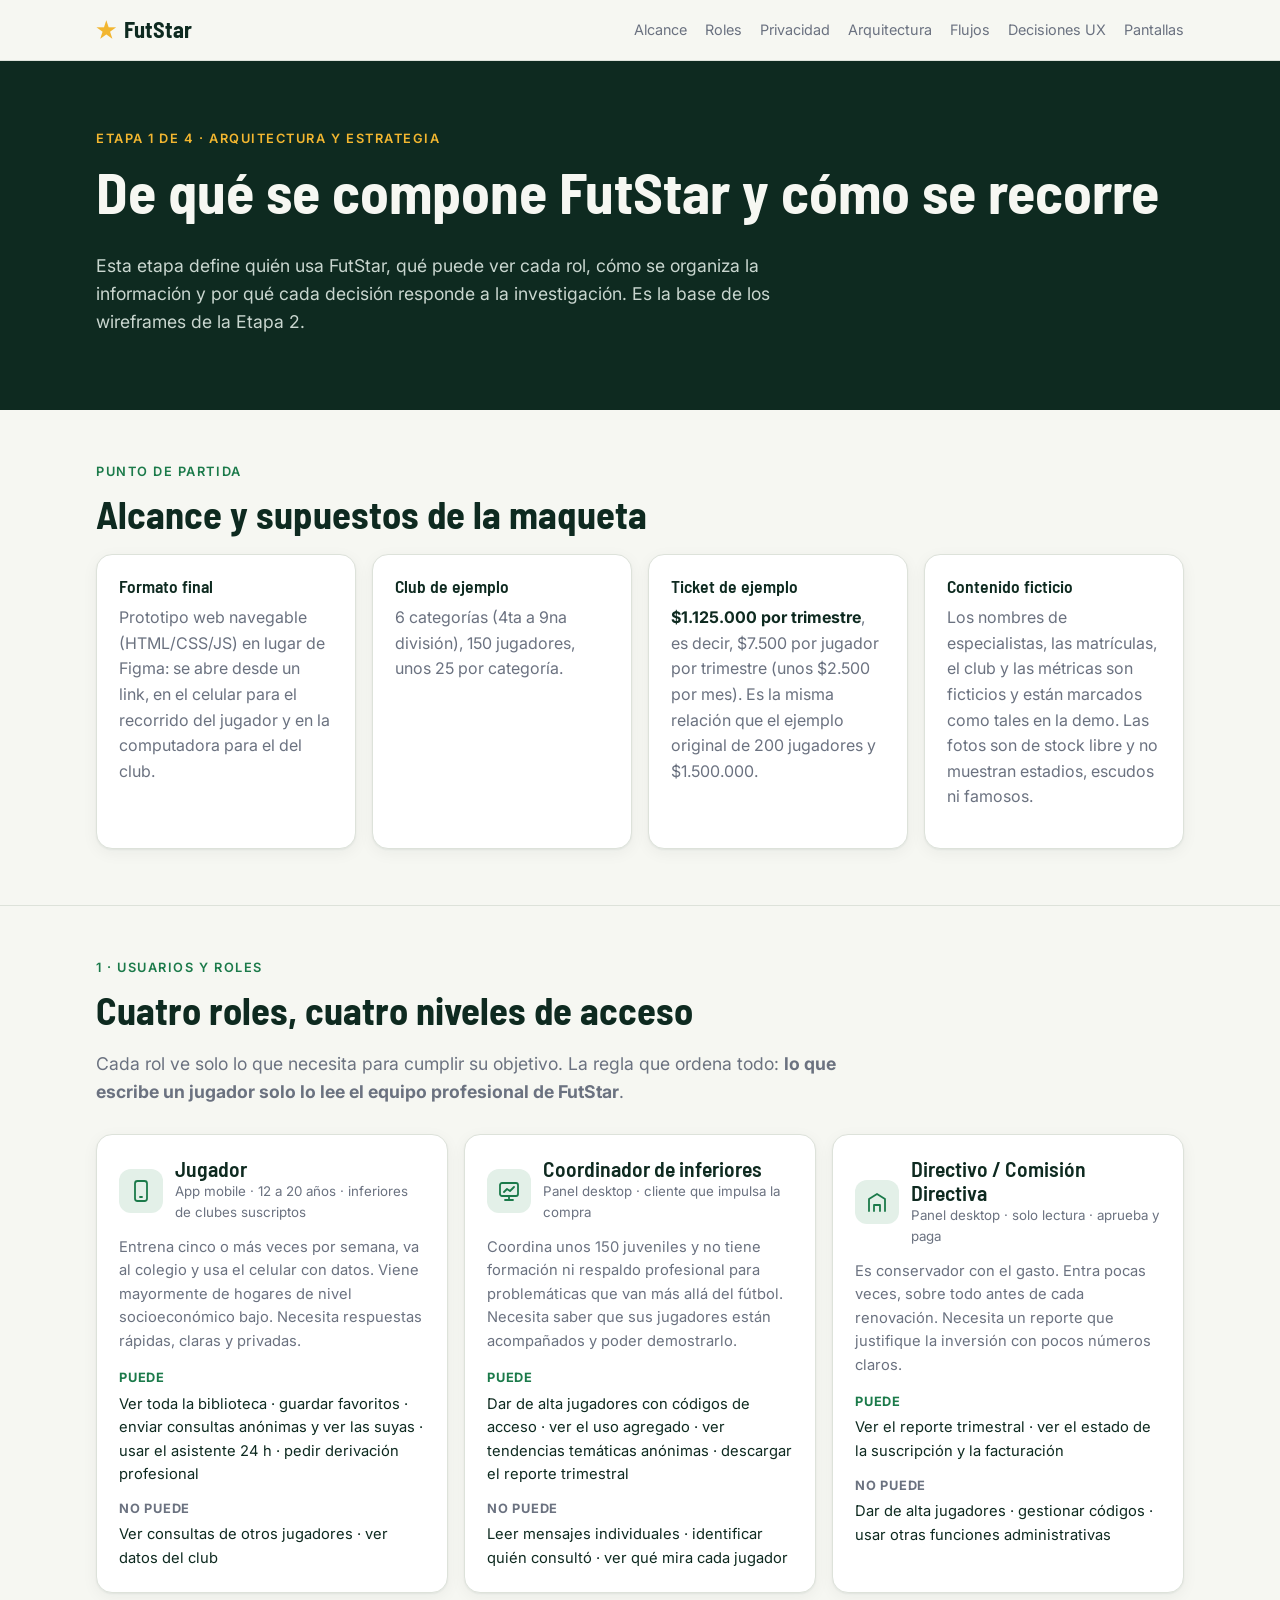
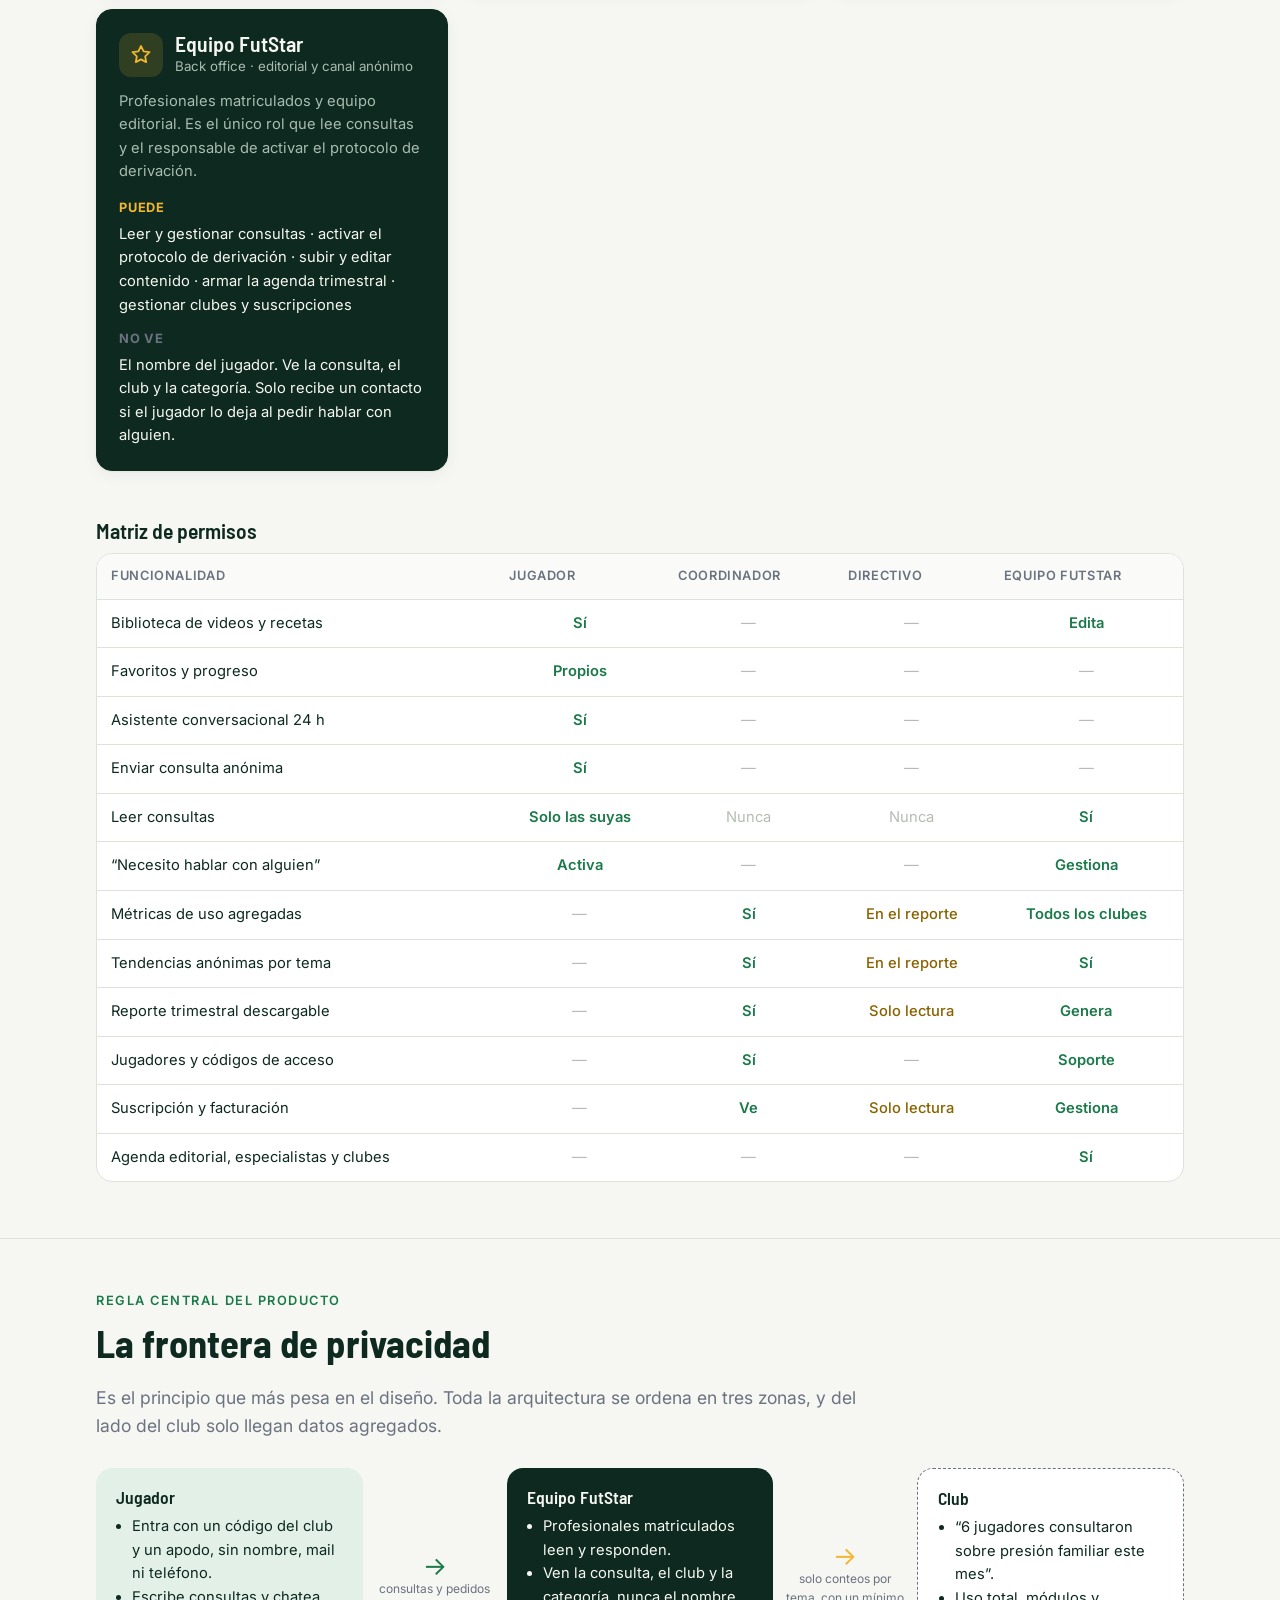
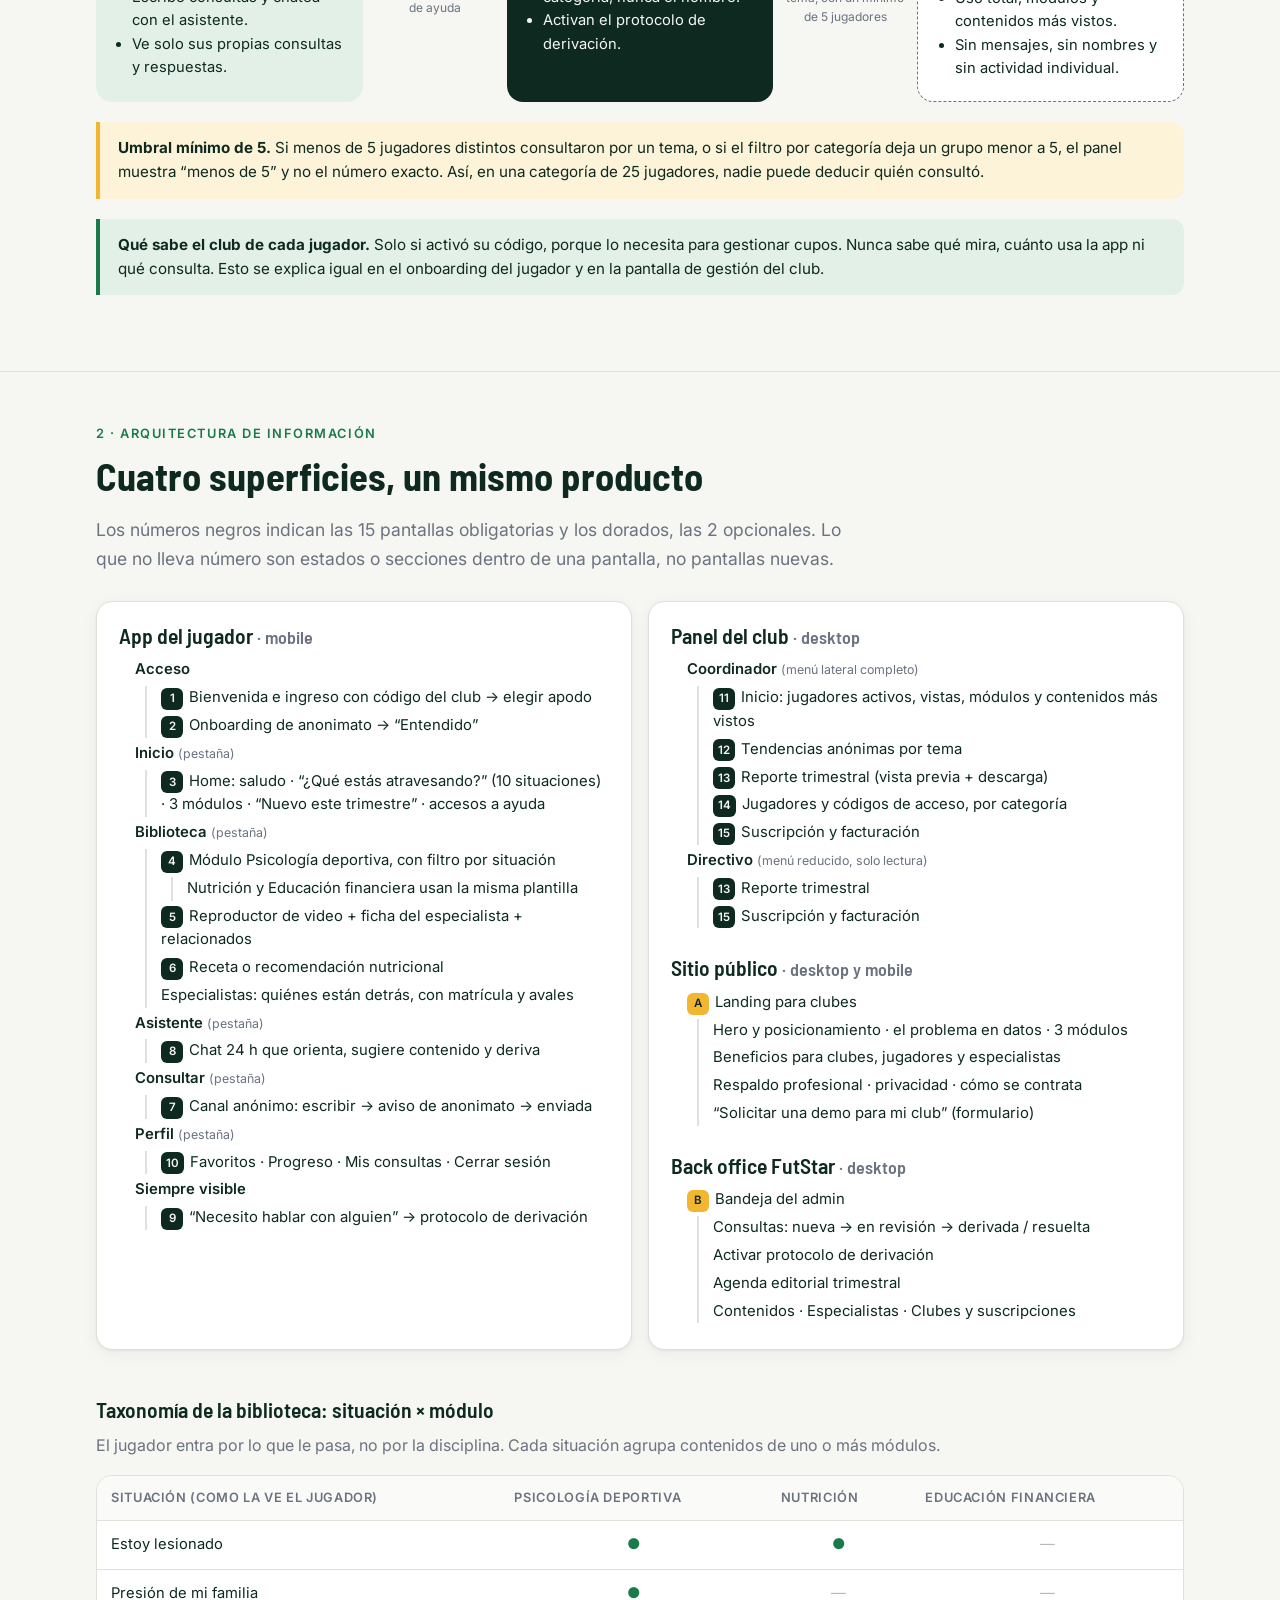
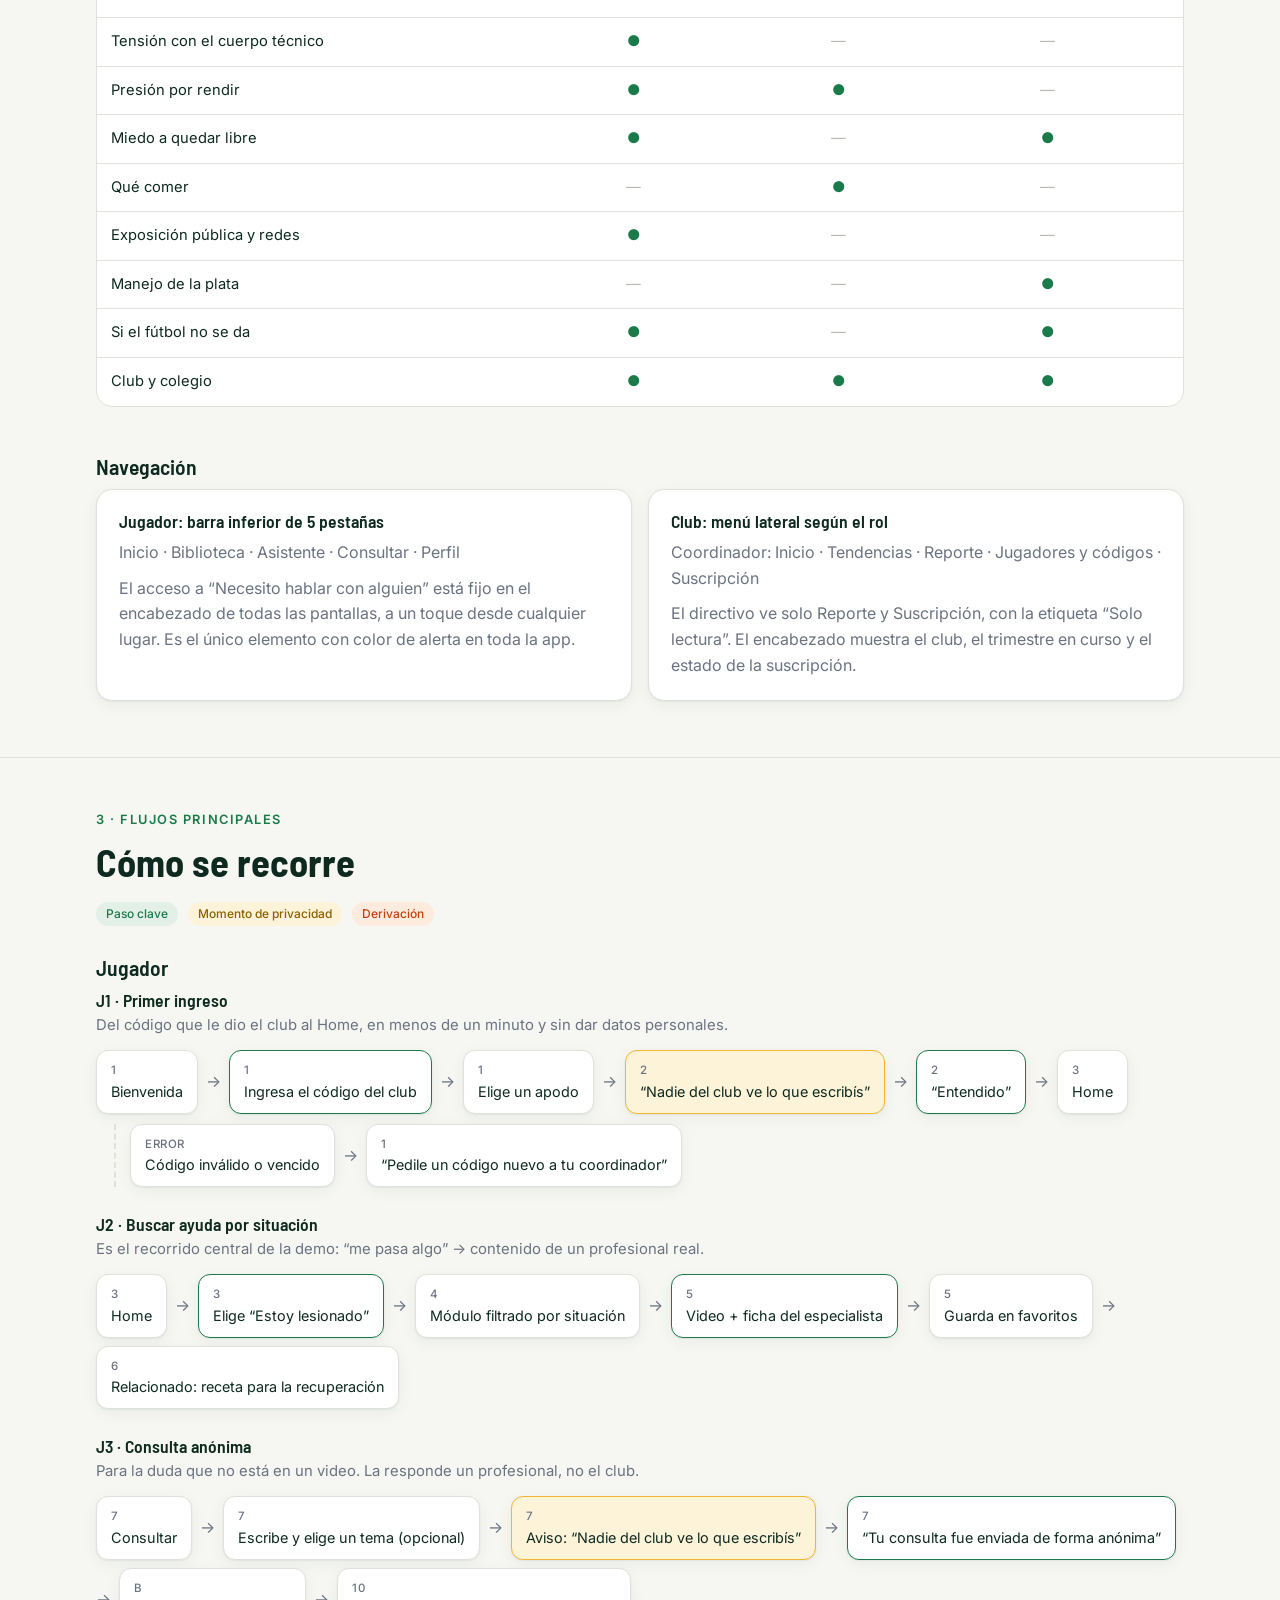
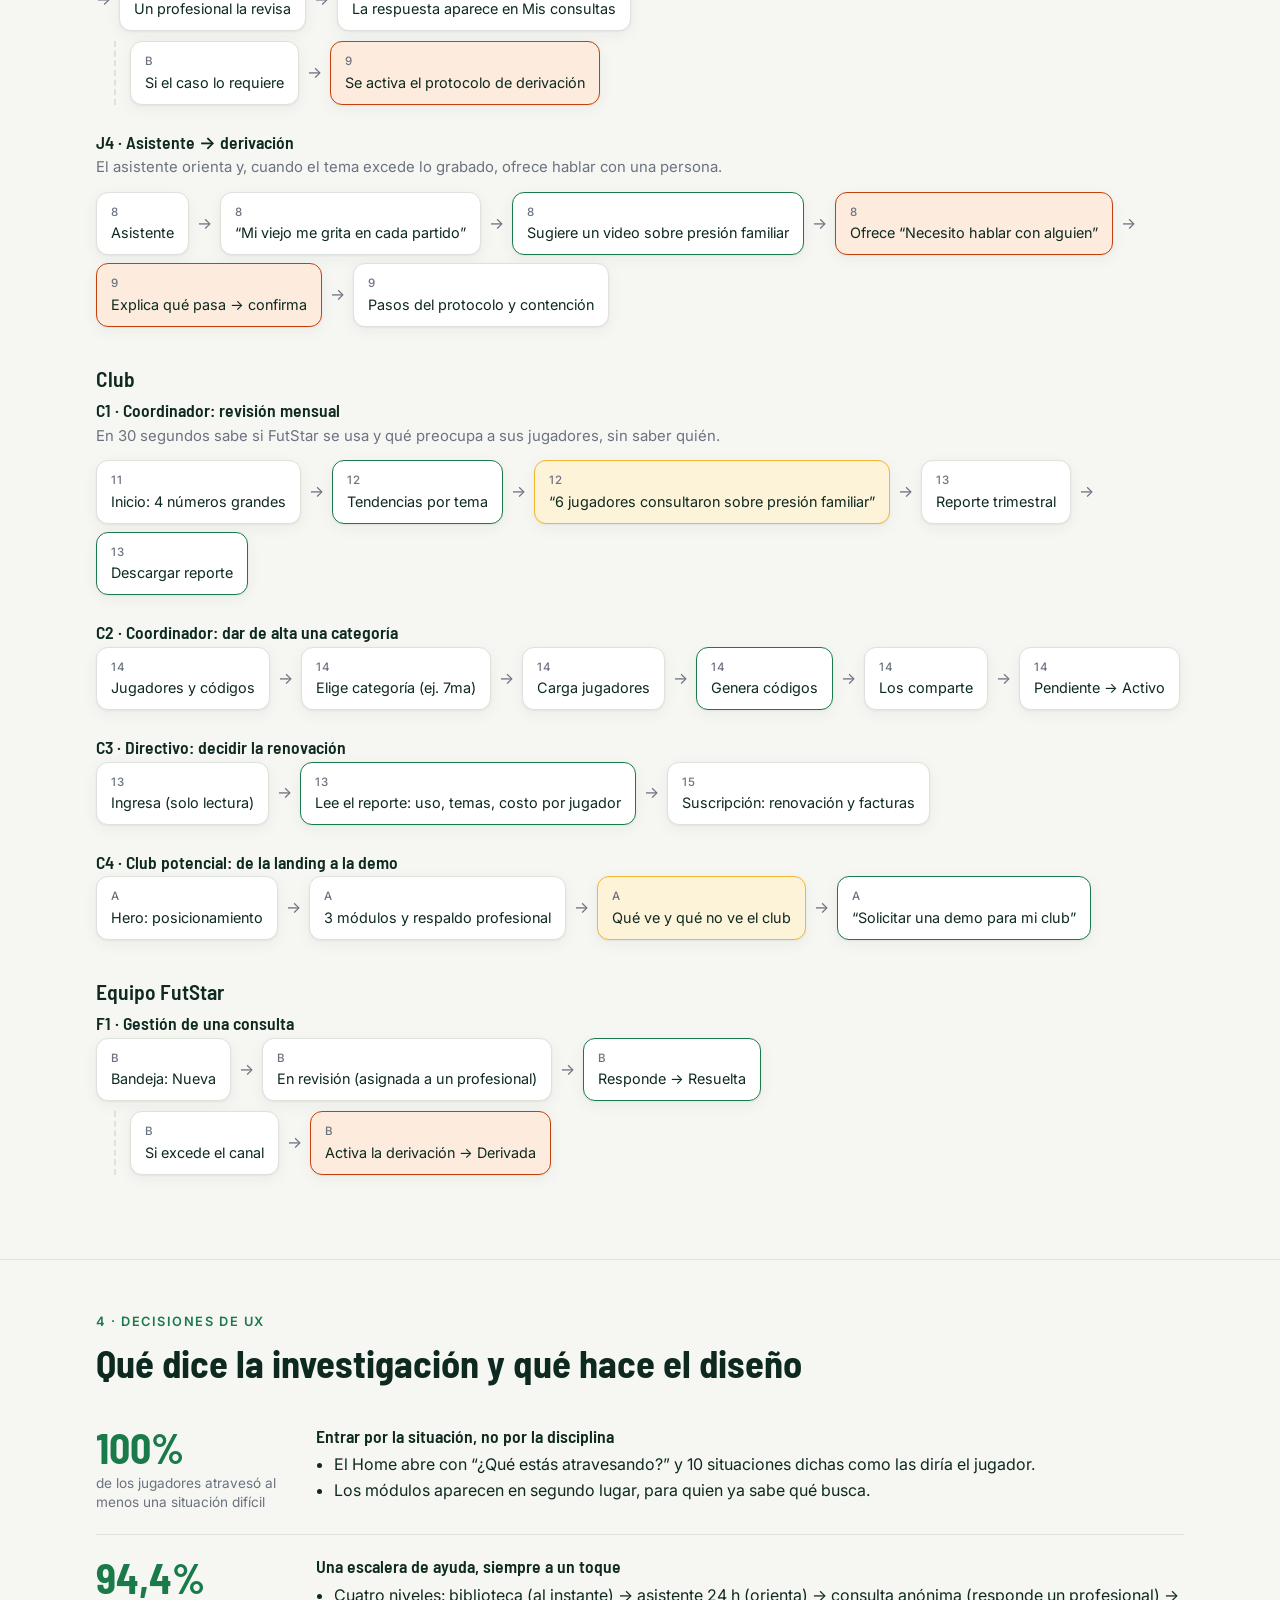
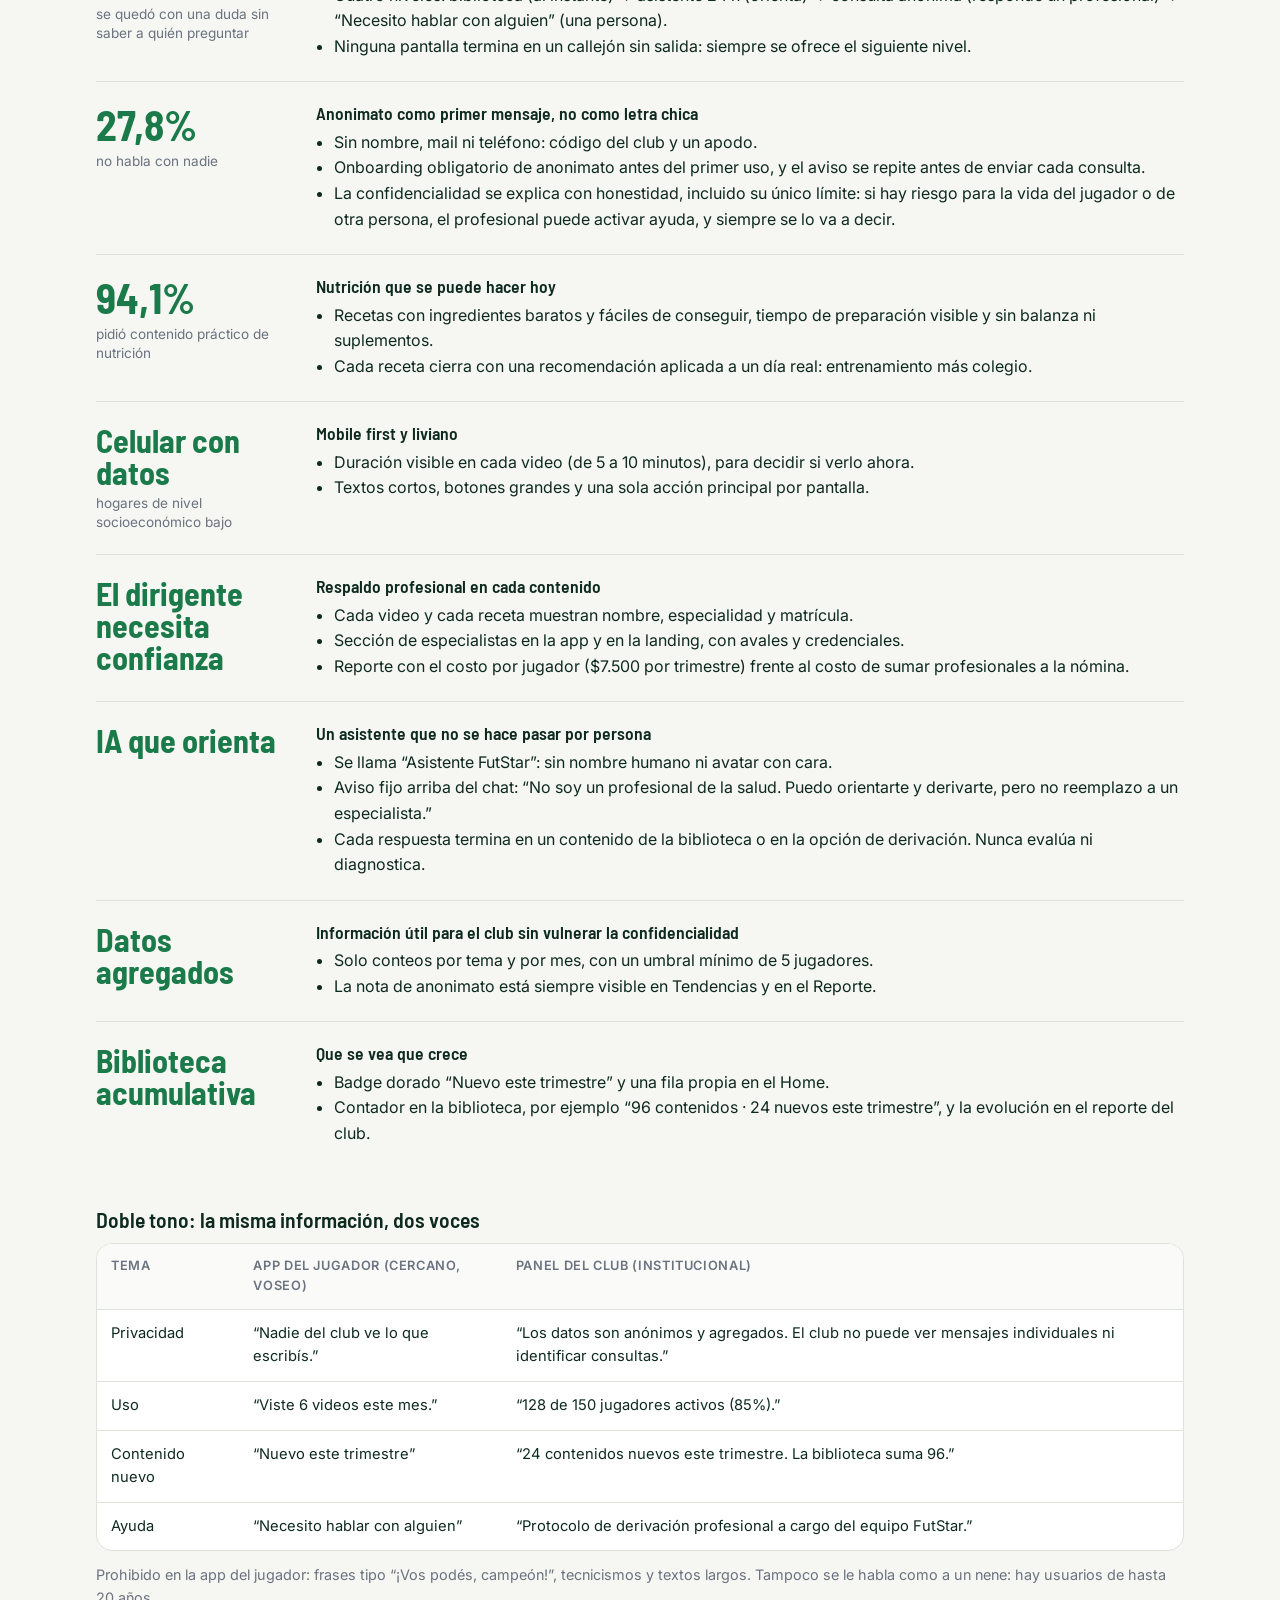
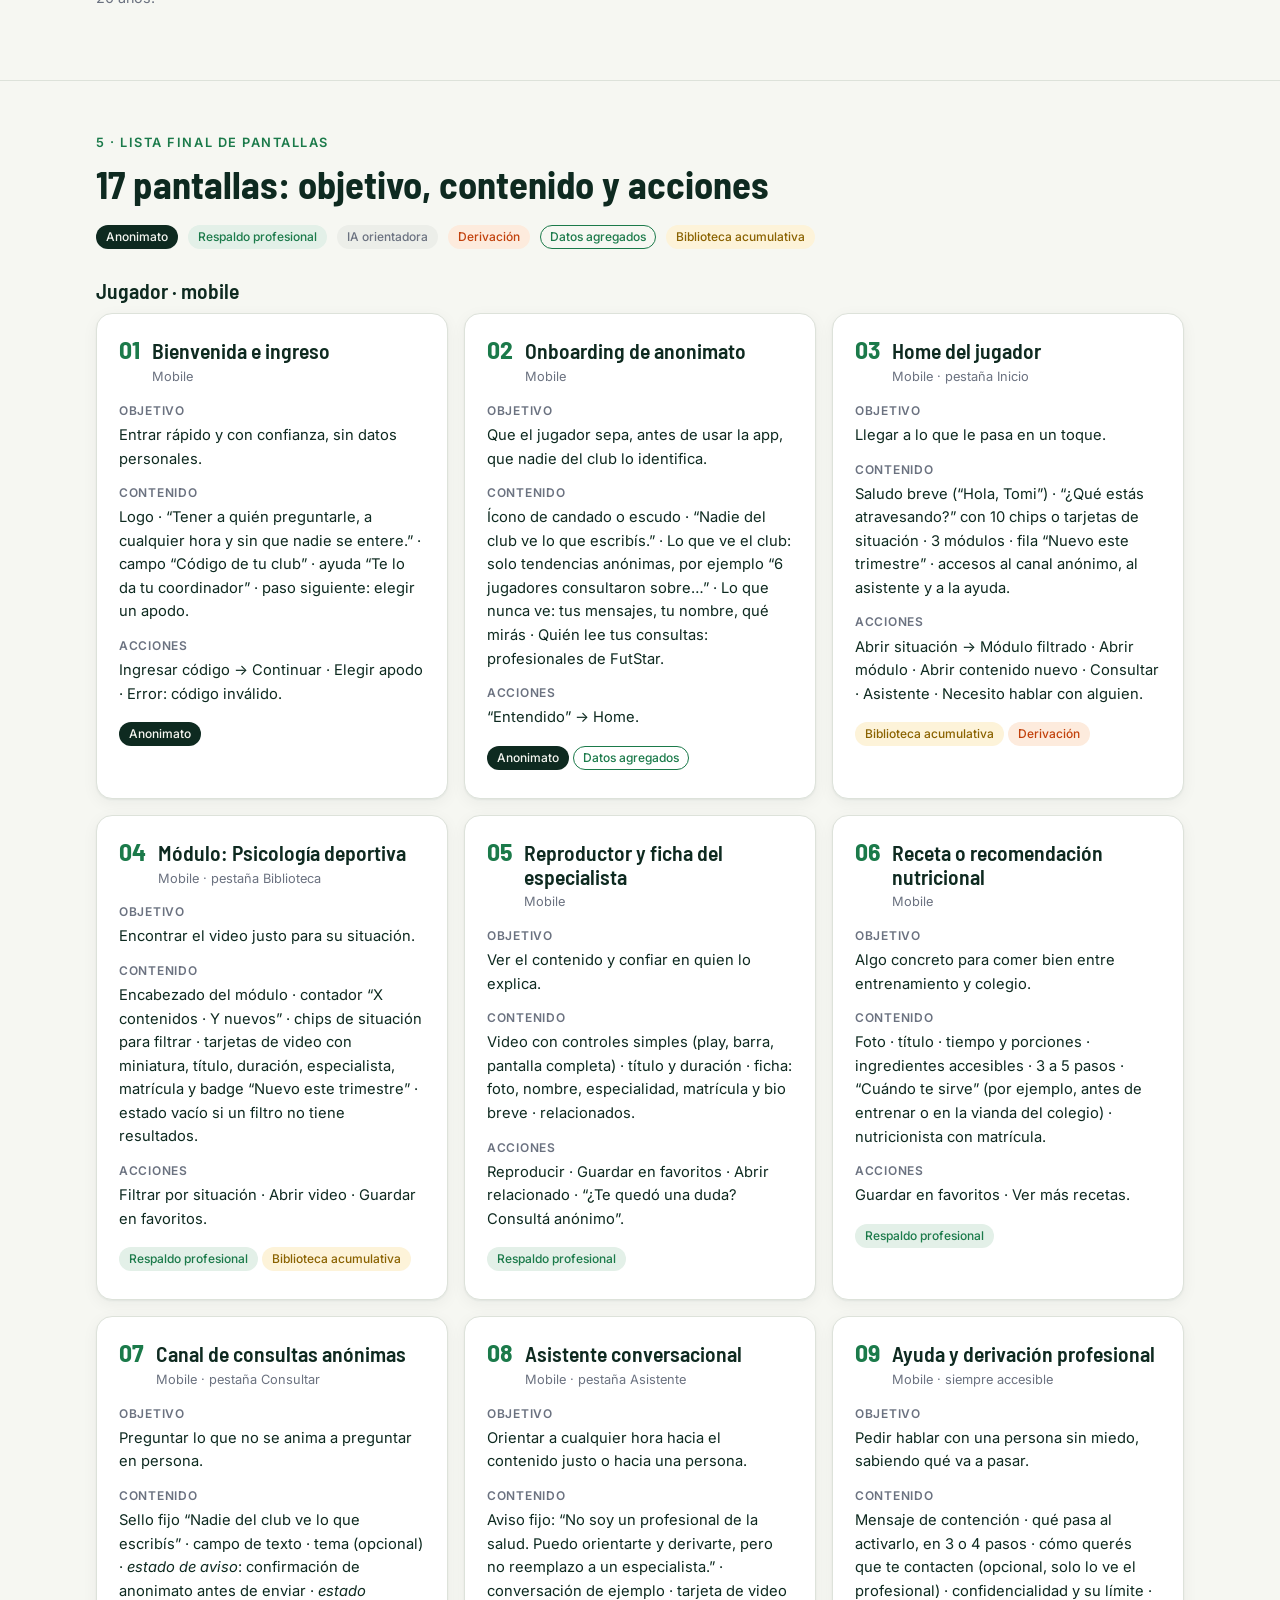
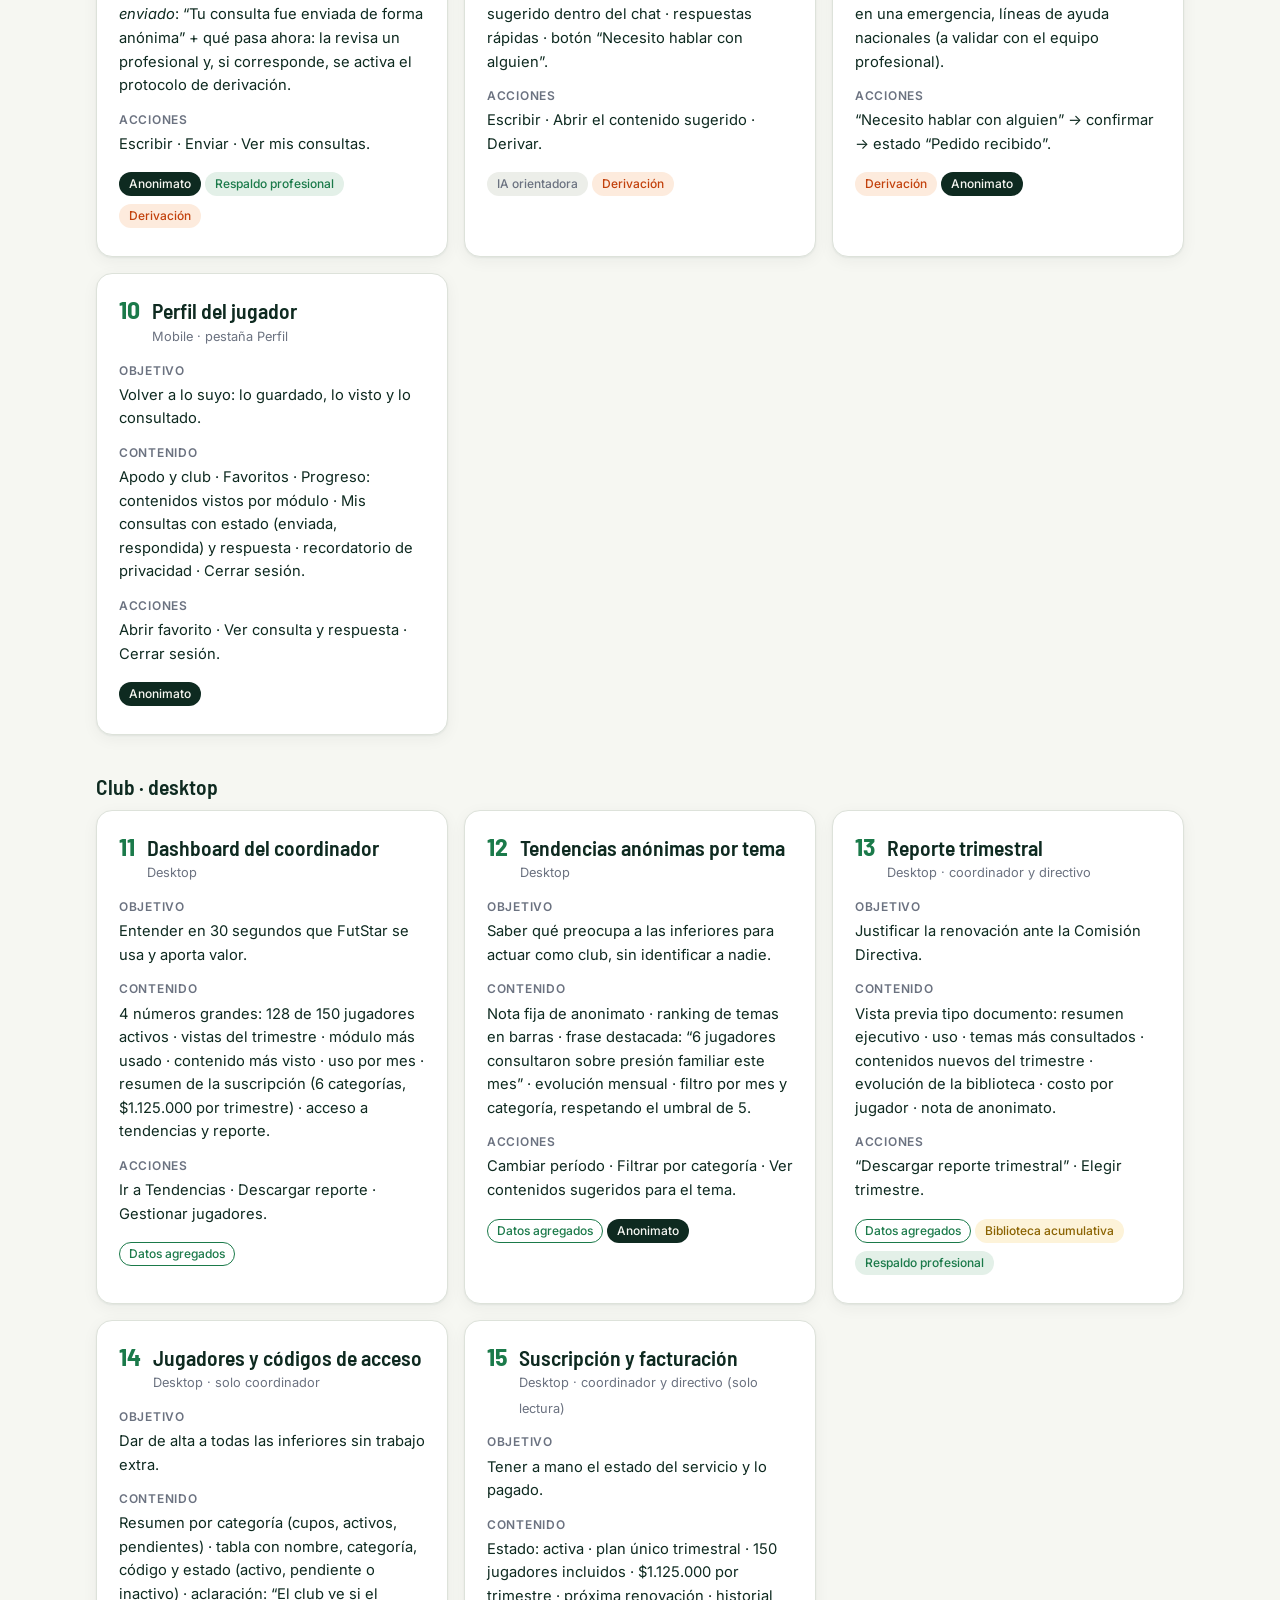
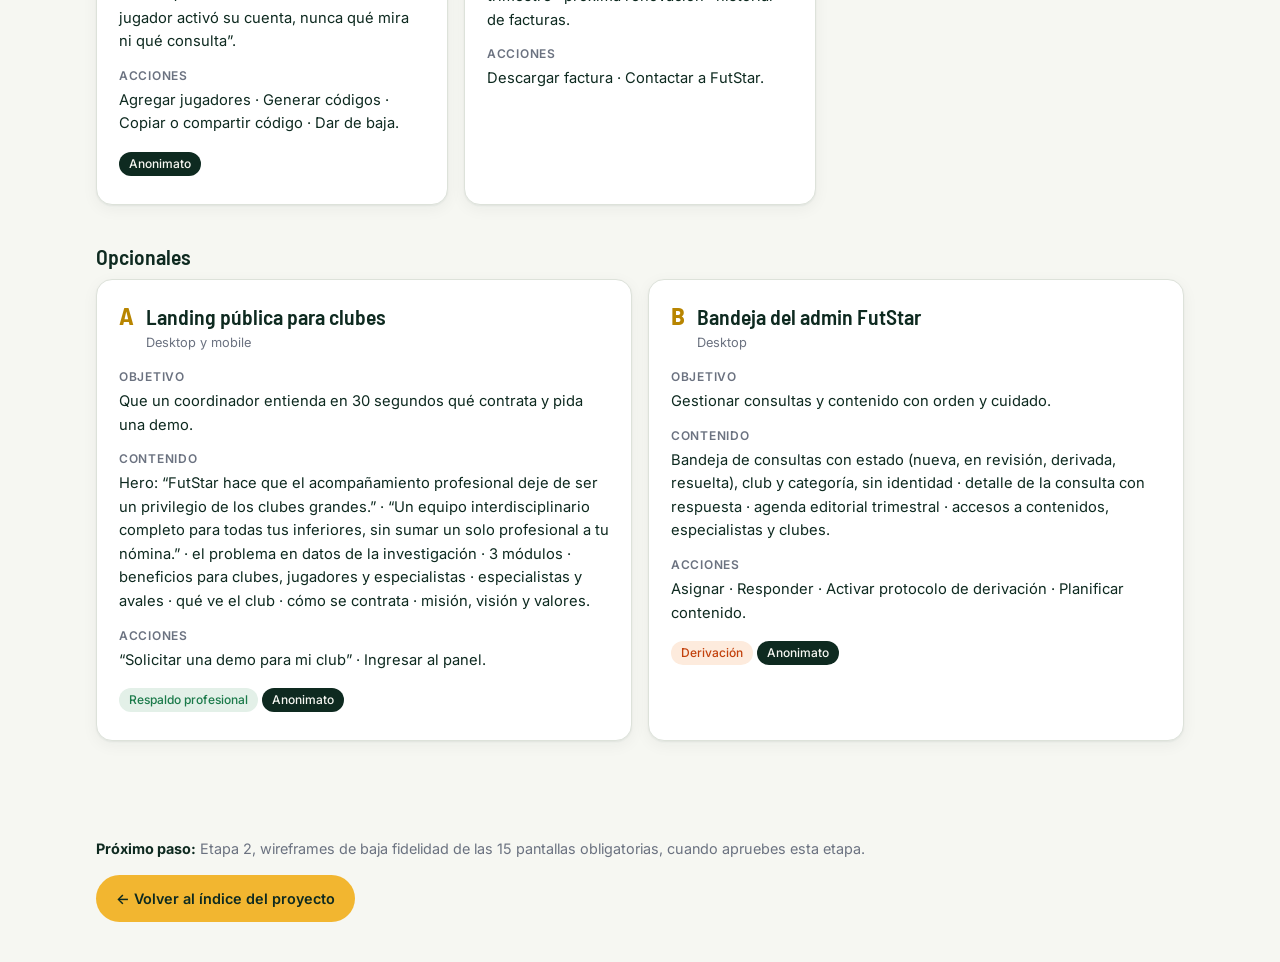
==== docs/etapa-1-arquitectura.html @ 3367047e "Etapa 1: arquitectura y estrategia de la maqueta Roles y permisos, frontera de privacidad, arquitect" ====
<!doctype html>
<html lang="es-AR">
<head>
<meta charset="utf-8">
<meta name="viewport" content="width=device-width, initial-scale=1">
<title>FutStar · Etapa 1</title>
<meta name="description" content="FutStar — Etapa 1: arquitectura y estrategia de la maqueta navegable.">
<link rel="preconnect" href="https://fonts.googleapis.com">
<link rel="preconnect" href="https://fonts.gstatic.com" crossorigin>
<link href="https://fonts.googleapis.com/css2?family=Barlow+Semi+Condensed:wght@600;700&family=Inter:wght@400;500;600&display=swap" rel="stylesheet">
<link rel="stylesheet" href="docs.css">
</head>
<body>

<header class="top">
  <div class="wrap">
    <a class="logo" href="../index.html"><span class="star">★</span> FutStar</a>
    <nav aria-label="Secciones">
      <a href="#alcance">Alcance</a>
      <a href="#roles">Roles</a>
      <a href="#privacidad">Privacidad</a>
      <a href="#ia">Arquitectura</a>
      <a href="#flujos">Flujos</a>
      <a href="#decisiones">Decisiones UX</a>
      <a href="#pantallas">Pantallas</a>
    </nav>
  </div>
</header>

<section class="hero">
  <div class="wrap">
    <span class="eyebrow">Etapa 1 de 4 · Arquitectura y estrategia</span>
    <h1>De qué se compone FutStar y cómo se recorre</h1>
    <p>Esta etapa define quién usa FutStar, qué puede ver cada rol, cómo se organiza la información y por qué cada decisión responde a la investigación. Es la base de los wireframes de la Etapa 2.</p>
  </div>
</section>

<!-- ============ ALCANCE ============ -->
<section id="alcance">
  <div class="wrap">
    <span class="eyebrow">Punto de partida</span>
    <h2>Alcance y supuestos de la maqueta</h2>
    <div class="grid g4">
      <div class="card">
        <h4>Formato final</h4>
        <p class="muted">Prototipo web navegable (HTML/CSS/JS) en lugar de Figma: se abre desde un link, en el celular para el recorrido del jugador y en la computadora para el del club.</p>
      </div>
      <div class="card">
        <h4>Club de ejemplo</h4>
        <p class="muted">6 categorías (4ta a 9na división), 150 jugadores, unos 25 por categoría.</p>
      </div>
      <div class="card">
        <h4>Ticket de ejemplo</h4>
        <p class="muted"><strong style="color:var(--noche)">$1.125.000 por trimestre</strong>, es decir, $7.500 por jugador por trimestre (unos $2.500 por mes). Es la misma relación que el ejemplo original de 200 jugadores y $1.500.000.</p>
      </div>
      <div class="card">
        <h4>Contenido ficticio</h4>
        <p class="muted">Los nombres de especialistas, las matrículas, el club y las métricas son ficticios y están marcados como tales en la demo. Las fotos son de stock libre y no muestran estadios, escudos ni famosos.</p>
      </div>
    </div>
  </div>
</section>

<!-- ============ ROLES ============ -->
<section id="roles">
  <div class="wrap">
    <span class="eyebrow">1 · Usuarios y roles</span>
    <h2>Cuatro roles, cuatro niveles de acceso</h2>
    <p class="lead">Cada rol ve solo lo que necesita para cumplir su objetivo. La regla que ordena todo: <strong>lo que escribe un jugador solo lo lee el equipo profesional de FutStar</strong>.</p>

    <div class="grid g2" style="margin-top:28px">
      <article class="card">
        <div class="role-head">
          <div class="role-icon"><svg viewBox="0 0 24 24" fill="none" stroke="currentColor" stroke-width="1.8" stroke-linecap="round" stroke-linejoin="round"><rect x="6" y="2" width="12" height="20" rx="2.5"/><path d="M11 18h2"/></svg></div>
          <div><h3>Jugador</h3><small class="muted">App mobile · 12 a 20 años · inferiores de clubes suscriptos</small></div>
        </div>
        <p class="muted" style="font-size:.92rem">Entrena cinco o más veces por semana, va al colegio y usa el celular con datos. Viene mayormente de hogares de nivel socioeconómico bajo. Necesita respuestas rápidas, claras y privadas.</p>
        <div class="can"><strong>Puede</strong>Ver toda la biblioteca · guardar favoritos · enviar consultas anónimas y ver las suyas · usar el asistente 24 h · pedir derivación profesional</div>
        <div class="cant"><strong>No puede</strong>Ver consultas de otros jugadores · ver datos del club</div>
      </article>

      <article class="card">
        <div class="role-head">
          <div class="role-icon"><svg viewBox="0 0 24 24" fill="none" stroke="currentColor" stroke-width="1.8" stroke-linecap="round" stroke-linejoin="round"><rect x="3" y="4" width="18" height="13" rx="2"/><path d="M8 21h8M12 17v4M7 13l3-3 3 2 4-4"/></svg></div>
          <div><h3>Coordinador de inferiores</h3><small class="muted">Panel desktop · cliente que impulsa la compra</small></div>
        </div>
        <p class="muted" style="font-size:.92rem">Coordina unos 150 juveniles y no tiene formación ni respaldo profesional para problemáticas que van más allá del fútbol. Necesita saber que sus jugadores están acompañados y poder demostrarlo.</p>
        <div class="can"><strong>Puede</strong>Dar de alta jugadores con códigos de acceso · ver el uso agregado · ver tendencias temáticas anónimas · descargar el reporte trimestral</div>
        <div class="cant"><strong>No puede</strong>Leer mensajes individuales · identificar quién consultó · ver qué mira cada jugador</div>
      </article>

      <article class="card">
        <div class="role-head">
          <div class="role-icon"><svg viewBox="0 0 24 24" fill="none" stroke="currentColor" stroke-width="1.8" stroke-linecap="round" stroke-linejoin="round"><path d="M4 21V9l8-5 8 5v12"/><path d="M9 21v-6h6v6"/></svg></div>
          <div><h3>Directivo / Comisión Directiva</h3><small class="muted">Panel desktop · solo lectura · aprueba y paga</small></div>
        </div>
        <p class="muted" style="font-size:.92rem">Es conservador con el gasto. Entra pocas veces, sobre todo antes de cada renovación. Necesita un reporte que justifique la inversión con pocos números claros.</p>
        <div class="can"><strong>Puede</strong>Ver el reporte trimestral · ver el estado de la suscripción y la facturación</div>
        <div class="cant"><strong>No puede</strong>Dar de alta jugadores · gestionar códigos · usar otras funciones administrativas</div>
      </article>

      <article class="card dark">
        <div class="role-head">
          <div class="role-icon" style="background:rgba(242,182,48,.15);color:var(--dorado)"><svg viewBox="0 0 24 24" fill="none" stroke="currentColor" stroke-width="1.8" stroke-linecap="round" stroke-linejoin="round"><path d="M12 3l2.6 5.3 5.9.9-4.3 4.1 1 5.8L12 16.4 6.8 19.1l1-5.8L3.5 9.2l5.9-.9z"/></svg></div>
          <div><h3>Equipo FutStar</h3><small class="muted">Back office · editorial y canal anónimo</small></div>
        </div>
        <p class="muted" style="font-size:.92rem">Profesionales matriculados y equipo editorial. Es el único rol que lee consultas y el responsable de activar el protocolo de derivación.</p>
        <div class="can"><strong style="color:var(--dorado)">Puede</strong>Leer y gestionar consultas · activar el protocolo de derivación · subir y editar contenido · armar la agenda trimestral · gestionar clubes y suscripciones</div>
        <div class="cant"><strong>No ve</strong>El nombre del jugador. Ve la consulta, el club y la categoría. Solo recibe un contacto si el jugador lo deja al pedir hablar con alguien.</div>
      </article>
    </div>

    <h3 style="margin-top:48px">Matriz de permisos</h3>
    <div class="table-scroll">
      <table>
        <thead>
          <tr><th>Funcionalidad</th><th>Jugador</th><th>Coordinador</th><th>Directivo</th><th>Equipo FutStar</th></tr>
        </thead>
        <tbody>
          <tr><td>Biblioteca de videos y recetas</td><td class="c si">Sí</td><td class="c no">—</td><td class="c no">—</td><td class="c si">Edita</td></tr>
          <tr><td>Favoritos y progreso</td><td class="c si">Propios</td><td class="c no">—</td><td class="c no">—</td><td class="c no">—</td></tr>
          <tr><td>Asistente conversacional 24 h</td><td class="c si">Sí</td><td class="c no">—</td><td class="c no">—</td><td class="c no">—</td></tr>
          <tr><td>Enviar consulta anónima</td><td class="c si">Sí</td><td class="c no">—</td><td class="c no">—</td><td class="c no">—</td></tr>
          <tr><td>Leer consultas</td><td class="c si">Solo las suyas</td><td class="c no">Nunca</td><td class="c no">Nunca</td><td class="c si">Sí</td></tr>
          <tr><td>“Necesito hablar con alguien”</td><td class="c si">Activa</td><td class="c no">—</td><td class="c no">—</td><td class="c si">Gestiona</td></tr>
          <tr><td>Métricas de uso agregadas</td><td class="c no">—</td><td class="c si">Sí</td><td class="c ro">En el reporte</td><td class="c si">Todos los clubes</td></tr>
          <tr><td>Tendencias anónimas por tema</td><td class="c no">—</td><td class="c si">Sí</td><td class="c ro">En el reporte</td><td class="c si">Sí</td></tr>
          <tr><td>Reporte trimestral descargable</td><td class="c no">—</td><td class="c si">Sí</td><td class="c ro">Solo lectura</td><td class="c si">Genera</td></tr>
          <tr><td>Jugadores y códigos de acceso</td><td class="c no">—</td><td class="c si">Sí</td><td class="c no">—</td><td class="c si">Soporte</td></tr>
          <tr><td>Suscripción y facturación</td><td class="c no">—</td><td class="c si">Ve</td><td class="c ro">Solo lectura</td><td class="c si">Gestiona</td></tr>
          <tr><td>Agenda editorial, especialistas y clubes</td><td class="c no">—</td><td class="c no">—</td><td class="c no">—</td><td class="c si">Sí</td></tr>
        </tbody>
      </table>
    </div>
  </div>
</section>

<!-- ============ PRIVACIDAD ============ -->
<section id="privacidad">
  <div class="wrap">
    <span class="eyebrow">Regla central del producto</span>
    <h2>La frontera de privacidad</h2>
    <p class="lead">Es el principio que más pesa en el diseño. Toda la arquitectura se ordena en tres zonas, y del lado del club solo llegan datos agregados.</p>

    <div class="privacy" style="margin-top:28px">
      <div class="zone z-jugador">
        <h4>Jugador</h4>
        <ul>
          <li>Entra con un código del club y un apodo, sin nombre, mail ni teléfono.</li>
          <li>Escribe consultas y chatea con el asistente.</li>
          <li>Ve solo sus propias consultas y respuestas.</li>
        </ul>
      </div>
      <div class="arrow"><div><span>→</span>consultas y pedidos de ayuda</div></div>
      <div class="zone z-futstar">
        <h4>Equipo FutStar</h4>
        <ul>
          <li>Profesionales matriculados leen y responden.</li>
          <li>Ven la consulta, el club y la categoría, nunca el nombre.</li>
          <li>Activan el protocolo de derivación.</li>
        </ul>
      </div>
      <div class="arrow filter"><div><span>→</span>solo conteos por tema, con un mínimo de 5 jugadores</div></div>
      <div class="zone z-club">
        <h4>Club</h4>
        <ul>
          <li>“6 jugadores consultaron sobre presión familiar este mes”.</li>
          <li>Uso total, módulos y contenidos más vistos.</li>
          <li>Sin mensajes, sin nombres y sin actividad individual.</li>
        </ul>
      </div>
    </div>

    <div class="note">
      <strong>Umbral mínimo de 5.</strong> Si menos de 5 jugadores distintos consultaron por un tema, o si el filtro por categoría deja un grupo menor a 5, el panel muestra “menos de 5” y no el número exacto. Así, en una categoría de 25 jugadores, nadie puede deducir quién consultó.
    </div>
    <div class="note verde">
      <strong>Qué sabe el club de cada jugador.</strong> Solo si activó su código, porque lo necesita para gestionar cupos. Nunca sabe qué mira, cuánto usa la app ni qué consulta. Esto se explica igual en el onboarding del jugador y en la pantalla de gestión del club.
    </div>
  </div>
</section>

<!-- ============ ARQUITECTURA ============ -->
<section id="ia">
  <div class="wrap">
    <span class="eyebrow">2 · Arquitectura de información</span>
    <h2>Cuatro superficies, un mismo producto</h2>
    <p class="lead">Los números negros indican las 15 pantallas obligatorias y los dorados, las 2 opcionales. Lo que no lleva número son estados o secciones dentro de una pantalla, no pantallas nuevas.</p>

    <div class="grid g2" style="margin-top:28px">
      <div class="card">
        <h3>App del jugador <small class="muted">· mobile</small></h3>
        <ul class="tree">
          <li><span class="n">Acceso</span>
            <ul>
              <li><span class="num">1</span>Bienvenida e ingreso con código del club → elegir apodo</li>
              <li><span class="num">2</span>Onboarding de anonimato → “Entendido”</li>
            </ul>
          </li>
          <li><span class="n">Inicio</span> <small class="muted">(pestaña)</small>
            <ul>
              <li><span class="num">3</span>Home: saludo · “¿Qué estás atravesando?” (10 situaciones) · 3 módulos · “Nuevo este trimestre” · accesos a ayuda</li>
            </ul>
          </li>
          <li><span class="n">Biblioteca</span> <small class="muted">(pestaña)</small>
            <ul>
              <li><span class="num">4</span>Módulo Psicología deportiva, con filtro por situación
                <ul><li>Nutrición y Educación financiera usan la misma plantilla</li></ul>
              </li>
              <li><span class="num">5</span>Reproductor de video + ficha del especialista + relacionados</li>
              <li><span class="num">6</span>Receta o recomendación nutricional</li>
              <li>Especialistas: quiénes están detrás, con matrícula y avales</li>
            </ul>
          </li>
          <li><span class="n">Asistente</span> <small class="muted">(pestaña)</small>
            <ul><li><span class="num">8</span>Chat 24 h que orienta, sugiere contenido y deriva</li></ul>
          </li>
          <li><span class="n">Consultar</span> <small class="muted">(pestaña)</small>
            <ul><li><span class="num">7</span>Canal anónimo: escribir → aviso de anonimato → enviada</li></ul>
          </li>
          <li><span class="n">Perfil</span> <small class="muted">(pestaña)</small>
            <ul><li><span class="num">10</span>Favoritos · Progreso · Mis consultas · Cerrar sesión</li></ul>
          </li>
          <li><span class="n">Siempre visible</span>
            <ul><li><span class="num">9</span>“Necesito hablar con alguien” → protocolo de derivación</li></ul>
          </li>
        </ul>
      </div>

      <div class="card">
        <h3>Panel del club <small class="muted">· desktop</small></h3>
        <ul class="tree">
          <li><span class="n">Coordinador</span> <small class="muted">(menú lateral completo)</small>
            <ul>
              <li><span class="num">11</span>Inicio: jugadores activos, vistas, módulos y contenidos más vistos</li>
              <li><span class="num">12</span>Tendencias anónimas por tema</li>
              <li><span class="num">13</span>Reporte trimestral (vista previa + descarga)</li>
              <li><span class="num">14</span>Jugadores y códigos de acceso, por categoría</li>
              <li><span class="num">15</span>Suscripción y facturación</li>
            </ul>
          </li>
          <li><span class="n">Directivo</span> <small class="muted">(menú reducido, solo lectura)</small>
            <ul>
              <li><span class="num">13</span>Reporte trimestral</li>
              <li><span class="num">15</span>Suscripción y facturación</li>
            </ul>
          </li>
        </ul>

        <h3 style="margin-top:28px">Sitio público <small class="muted">· desktop y mobile</small></h3>
        <ul class="tree">
          <li><span class="num opt">A</span>Landing para clubes
            <ul>
              <li>Hero y posicionamiento · el problema en datos · 3 módulos</li>
              <li>Beneficios para clubes, jugadores y especialistas</li>
              <li>Respaldo profesional · privacidad · cómo se contrata</li>
              <li>“Solicitar una demo para mi club” (formulario)</li>
            </ul>
          </li>
        </ul>

        <h3 style="margin-top:28px">Back office FutStar <small class="muted">· desktop</small></h3>
        <ul class="tree">
          <li><span class="num opt">B</span>Bandeja del admin
            <ul>
              <li>Consultas: nueva → en revisión → derivada / resuelta</li>
              <li>Activar protocolo de derivación</li>
              <li>Agenda editorial trimestral</li>
              <li>Contenidos · Especialistas · Clubes y suscripciones</li>
            </ul>
          </li>
        </ul>
      </div>
    </div>

    <h3 style="margin-top:48px">Taxonomía de la biblioteca: situación × módulo</h3>
    <p class="muted">El jugador entra por lo que le pasa, no por la disciplina. Cada situación agrupa contenidos de uno o más módulos.</p>
    <div class="table-scroll">
      <table>
        <thead><tr><th>Situación (como la ve el jugador)</th><th>Psicología deportiva</th><th>Nutrición</th><th>Educación financiera</th></tr></thead>
        <tbody>
          <tr><td>Estoy lesionado</td><td class="c si">●</td><td class="c si">●</td><td class="c no">—</td></tr>
          <tr><td>Presión de mi familia</td><td class="c si">●</td><td class="c no">—</td><td class="c no">—</td></tr>
          <tr><td>Tensión con el cuerpo técnico</td><td class="c si">●</td><td class="c no">—</td><td class="c no">—</td></tr>
          <tr><td>Presión por rendir</td><td class="c si">●</td><td class="c si">●</td><td class="c no">—</td></tr>
          <tr><td>Miedo a quedar libre</td><td class="c si">●</td><td class="c no">—</td><td class="c si">●</td></tr>
          <tr><td>Qué comer</td><td class="c no">—</td><td class="c si">●</td><td class="c no">—</td></tr>
          <tr><td>Exposición pública y redes</td><td class="c si">●</td><td class="c no">—</td><td class="c no">—</td></tr>
          <tr><td>Manejo de la plata</td><td class="c no">—</td><td class="c no">—</td><td class="c si">●</td></tr>
          <tr><td>Si el fútbol no se da</td><td class="c si">●</td><td class="c no">—</td><td class="c si">●</td></tr>
          <tr><td>Club y colegio</td><td class="c si">●</td><td class="c si">●</td><td class="c si">●</td></tr>
        </tbody>
      </table>
    </div>

    <h3 style="margin-top:48px">Navegación</h3>
    <div class="grid g2">
      <div class="card">
        <h4>Jugador: barra inferior de 5 pestañas</h4>
        <p class="muted" style="margin-bottom:10px">Inicio · Biblioteca · Asistente · Consultar · Perfil</p>
        <p class="muted" style="margin:0">El acceso a “Necesito hablar con alguien” está fijo en el encabezado de todas las pantallas, a un toque desde cualquier lugar. Es el único elemento con color de alerta en toda la app.</p>
      </div>
      <div class="card">
        <h4>Club: menú lateral según el rol</h4>
        <p class="muted" style="margin-bottom:10px">Coordinador: Inicio · Tendencias · Reporte · Jugadores y códigos · Suscripción</p>
        <p class="muted" style="margin:0">El directivo ve solo Reporte y Suscripción, con la etiqueta “Solo lectura”. El encabezado muestra el club, el trimestre en curso y el estado de la suscripción.</p>
      </div>
    </div>
  </div>
</section>

<!-- ============ FLUJOS ============ -->
<section id="flujos">
  <div class="wrap">
    <span class="eyebrow">3 · Flujos principales</span>
    <h2>Cómo se recorre</h2>
    <div class="legend">
      <span class="tag">Paso clave</span><span class="tag oro">Momento de privacidad</span><span class="tag ayuda">Derivación</span>
    </div>

    <h3>Jugador</h3>

    <div class="flow">
      <h4>J1 · Primer ingreso</h4>
      <p>Del código que le dio el club al Home, en menos de un minuto y sin dar datos personales.</p>
      <div class="steps">
        <div class="step"><b>1</b>Bienvenida</div><span class="to">→</span>
        <div class="step key"><b>1</b>Ingresa el código del club</div><span class="to">→</span>
        <div class="step"><b>1</b>Elige un apodo</div><span class="to">→</span>
        <div class="step priv"><b>2</b>“Nadie del club ve lo que escribís”</div><span class="to">→</span>
        <div class="step key"><b>2</b>“Entendido”</div><span class="to">→</span>
        <div class="step"><b>3</b>Home</div>
      </div>
      <div class="branch"><div class="steps"><div class="step"><b>Error</b>Código inválido o vencido</div><span class="to">→</span><div class="step"><b>1</b>“Pedile un código nuevo a tu coordinador”</div></div></div>
    </div>

    <div class="flow">
      <h4>J2 · Buscar ayuda por situación</h4>
      <p>Es el recorrido central de la demo: “me pasa algo” → contenido de un profesional real.</p>
      <div class="steps">
        <div class="step"><b>3</b>Home</div><span class="to">→</span>
        <div class="step key"><b>3</b>Elige “Estoy lesionado”</div><span class="to">→</span>
        <div class="step"><b>4</b>Módulo filtrado por situación</div><span class="to">→</span>
        <div class="step key"><b>5</b>Video + ficha del especialista</div><span class="to">→</span>
        <div class="step"><b>5</b>Guarda en favoritos</div><span class="to">→</span>
        <div class="step"><b>6</b>Relacionado: receta para la recuperación</div>
      </div>
    </div>

    <div class="flow">
      <h4>J3 · Consulta anónima</h4>
      <p>Para la duda que no está en un video. La responde un profesional, no el club.</p>
      <div class="steps">
        <div class="step"><b>7</b>Consultar</div><span class="to">→</span>
        <div class="step"><b>7</b>Escribe y elige un tema (opcional)</div><span class="to">→</span>
        <div class="step priv"><b>7</b>Aviso: “Nadie del club ve lo que escribís”</div><span class="to">→</span>
        <div class="step key"><b>7</b>“Tu consulta fue enviada de forma anónima”</div><span class="to">→</span>
        <div class="step"><b>B</b>Un profesional la revisa</div><span class="to">→</span>
        <div class="step"><b>10</b>La respuesta aparece en Mis consultas</div>
      </div>
      <div class="branch"><div class="steps"><div class="step"><b>B</b>Si el caso lo requiere</div><span class="to">→</span><div class="step help"><b>9</b>Se activa el protocolo de derivación</div></div></div>
    </div>

    <div class="flow">
      <h4>J4 · Asistente → derivación</h4>
      <p>El asistente orienta y, cuando el tema excede lo grabado, ofrece hablar con una persona.</p>
      <div class="steps">
        <div class="step"><b>8</b>Asistente</div><span class="to">→</span>
        <div class="step"><b>8</b>“Mi viejo me grita en cada partido”</div><span class="to">→</span>
        <div class="step key"><b>8</b>Sugiere un video sobre presión familiar</div><span class="to">→</span>
        <div class="step help"><b>8</b>Ofrece “Necesito hablar con alguien”</div><span class="to">→</span>
        <div class="step help"><b>9</b>Explica qué pasa → confirma</div><span class="to">→</span>
        <div class="step"><b>9</b>Pasos del protocolo y contención</div>
      </div>
    </div>

    <h3 style="margin-top:40px">Club</h3>

    <div class="flow">
      <h4>C1 · Coordinador: revisión mensual</h4>
      <p>En 30 segundos sabe si FutStar se usa y qué preocupa a sus jugadores, sin saber quién.</p>
      <div class="steps">
        <div class="step"><b>11</b>Inicio: 4 números grandes</div><span class="to">→</span>
        <div class="step key"><b>12</b>Tendencias por tema</div><span class="to">→</span>
        <div class="step priv"><b>12</b>“6 jugadores consultaron sobre presión familiar”</div><span class="to">→</span>
        <div class="step"><b>13</b>Reporte trimestral</div><span class="to">→</span>
        <div class="step key"><b>13</b>Descargar reporte</div>
      </div>
    </div>

    <div class="flow">
      <h4>C2 · Coordinador: dar de alta una categoría</h4>
      <div class="steps">
        <div class="step"><b>14</b>Jugadores y códigos</div><span class="to">→</span>
        <div class="step"><b>14</b>Elige categoría (ej. 7ma)</div><span class="to">→</span>
        <div class="step"><b>14</b>Carga jugadores</div><span class="to">→</span>
        <div class="step key"><b>14</b>Genera códigos</div><span class="to">→</span>
        <div class="step"><b>14</b>Los comparte</div><span class="to">→</span>
        <div class="step"><b>14</b>Pendiente → Activo</div>
      </div>
    </div>

    <div class="flow">
      <h4>C3 · Directivo: decidir la renovación</h4>
      <div class="steps">
        <div class="step"><b>13</b>Ingresa (solo lectura)</div><span class="to">→</span>
        <div class="step key"><b>13</b>Lee el reporte: uso, temas, costo por jugador</div><span class="to">→</span>
        <div class="step"><b>15</b>Suscripción: renovación y facturas</div>
      </div>
    </div>

    <div class="flow">
      <h4>C4 · Club potencial: de la landing a la demo</h4>
      <div class="steps">
        <div class="step"><b>A</b>Hero: posicionamiento</div><span class="to">→</span>
        <div class="step"><b>A</b>3 módulos y respaldo profesional</div><span class="to">→</span>
        <div class="step priv"><b>A</b>Qué ve y qué no ve el club</div><span class="to">→</span>
        <div class="step key"><b>A</b>“Solicitar una demo para mi club”</div>
      </div>
    </div>

    <h3 style="margin-top:40px">Equipo FutStar</h3>
    <div class="flow">
      <h4>F1 · Gestión de una consulta</h4>
      <div class="steps">
        <div class="step"><b>B</b>Bandeja: Nueva</div><span class="to">→</span>
        <div class="step"><b>B</b>En revisión (asignada a un profesional)</div><span class="to">→</span>
        <div class="step key"><b>B</b>Responde → Resuelta</div>
      </div>
      <div class="branch"><div class="steps"><div class="step"><b>B</b>Si excede el canal</div><span class="to">→</span><div class="step help"><b>B</b>Activa la derivación → Derivada</div></div></div>
    </div>
  </div>
</section>

<!-- ============ DECISIONES ============ -->
<section id="decisiones">
  <div class="wrap">
    <span class="eyebrow">4 · Decisiones de UX</span>
    <h2>Qué dice la investigación y qué hace el diseño</h2>

    <div style="margin-top:20px">
      <div class="decision">
        <div class="dato">100%<small>de los jugadores atravesó al menos una situación difícil</small></div>
        <div>
          <h4>Entrar por la situación, no por la disciplina</h4>
          <ul>
            <li>El Home abre con “¿Qué estás atravesando?” y 10 situaciones dichas como las diría el jugador.</li>
            <li>Los módulos aparecen en segundo lugar, para quien ya sabe qué busca.</li>
          </ul>
        </div>
      </div>
      <div class="decision">
        <div class="dato">94,4%<small>se quedó con una duda sin saber a quién preguntar</small></div>
        <div>
          <h4>Una escalera de ayuda, siempre a un toque</h4>
          <ul>
            <li>Cuatro niveles: biblioteca (al instante) → asistente 24 h (orienta) → consulta anónima (responde un profesional) → “Necesito hablar con alguien” (una persona).</li>
            <li>Ninguna pantalla termina en un callejón sin salida: siempre se ofrece el siguiente nivel.</li>
          </ul>
        </div>
      </div>
      <div class="decision">
        <div class="dato">27,8%<small>no habla con nadie</small></div>
        <div>
          <h4>Anonimato como primer mensaje, no como letra chica</h4>
          <ul>
            <li>Sin nombre, mail ni teléfono: código del club y un apodo.</li>
            <li>Onboarding obligatorio de anonimato antes del primer uso, y el aviso se repite antes de enviar cada consulta.</li>
            <li>La confidencialidad se explica con honestidad, incluido su único límite: si hay riesgo para la vida del jugador o de otra persona, el profesional puede activar ayuda, y siempre se lo va a decir.</li>
          </ul>
        </div>
      </div>
      <div class="decision">
        <div class="dato">94,1%<small>pidió contenido práctico de nutrición</small></div>
        <div>
          <h4>Nutrición que se puede hacer hoy</h4>
          <ul>
            <li>Recetas con ingredientes baratos y fáciles de conseguir, tiempo de preparación visible y sin balanza ni suplementos.</li>
            <li>Cada receta cierra con una recomendación aplicada a un día real: entrenamiento más colegio.</li>
          </ul>
        </div>
      </div>
      <div class="decision">
        <div class="dato" style="font-size:2rem">Celular con datos<small>hogares de nivel socioeconómico bajo</small></div>
        <div>
          <h4>Mobile first y liviano</h4>
          <ul>
            <li>Duración visible en cada video (de 5 a 10 minutos), para decidir si verlo ahora.</li>
            <li>Textos cortos, botones grandes y una sola acción principal por pantalla.</li>
          </ul>
        </div>
      </div>
      <div class="decision">
        <div class="dato" style="font-size:2rem">El dirigente necesita confianza</div>
        <div>
          <h4>Respaldo profesional en cada contenido</h4>
          <ul>
            <li>Cada video y cada receta muestran nombre, especialidad y matrícula.</li>
            <li>Sección de especialistas en la app y en la landing, con avales y credenciales.</li>
            <li>Reporte con el costo por jugador ($7.500 por trimestre) frente al costo de sumar profesionales a la nómina.</li>
          </ul>
        </div>
      </div>
      <div class="decision">
        <div class="dato" style="font-size:2rem">IA que orienta</div>
        <div>
          <h4>Un asistente que no se hace pasar por persona</h4>
          <ul>
            <li>Se llama “Asistente FutStar”: sin nombre humano ni avatar con cara.</li>
            <li>Aviso fijo arriba del chat: “No soy un profesional de la salud. Puedo orientarte y derivarte, pero no reemplazo a un especialista.”</li>
            <li>Cada respuesta termina en un contenido de la biblioteca o en la opción de derivación. Nunca evalúa ni diagnostica.</li>
          </ul>
        </div>
      </div>
      <div class="decision">
        <div class="dato" style="font-size:2rem">Datos agregados</div>
        <div>
          <h4>Información útil para el club sin vulnerar la confidencialidad</h4>
          <ul>
            <li>Solo conteos por tema y por mes, con un umbral mínimo de 5 jugadores.</li>
            <li>La nota de anonimato está siempre visible en Tendencias y en el Reporte.</li>
          </ul>
        </div>
      </div>
      <div class="decision">
        <div class="dato" style="font-size:2rem">Biblioteca acumulativa</div>
        <div>
          <h4>Que se vea que crece</h4>
          <ul>
            <li>Badge dorado “Nuevo este trimestre” y una fila propia en el Home.</li>
            <li>Contador en la biblioteca, por ejemplo “96 contenidos · 24 nuevos este trimestre”, y la evolución en el reporte del club.</li>
          </ul>
        </div>
      </div>
    </div>

    <h3 style="margin-top:40px">Doble tono: la misma información, dos voces</h3>
    <div class="table-scroll">
      <table>
        <thead><tr><th>Tema</th><th>App del jugador (cercano, voseo)</th><th>Panel del club (institucional)</th></tr></thead>
        <tbody>
          <tr><td>Privacidad</td><td>“Nadie del club ve lo que escribís.”</td><td>“Los datos son anónimos y agregados. El club no puede ver mensajes individuales ni identificar consultas.”</td></tr>
          <tr><td>Uso</td><td>“Viste 6 videos este mes.”</td><td>“128 de 150 jugadores activos (85%).”</td></tr>
          <tr><td>Contenido nuevo</td><td>“Nuevo este trimestre”</td><td>“24 contenidos nuevos este trimestre. La biblioteca suma 96.”</td></tr>
          <tr><td>Ayuda</td><td>“Necesito hablar con alguien”</td><td>“Protocolo de derivación profesional a cargo del equipo FutStar.”</td></tr>
        </tbody>
      </table>
    </div>
    <p class="muted" style="margin-top:12px;font-size:.9rem">Prohibido en la app del jugador: frases tipo “¡Vos podés, campeón!”, tecnicismos y textos largos. Tampoco se le habla como a un nene: hay usuarios de hasta 20 años.</p>
  </div>
</section>

<!-- ============ PANTALLAS ============ -->
<section id="pantallas">
  <div class="wrap">
    <span class="eyebrow">5 · Lista final de pantallas</span>
    <h2>17 pantallas: objetivo, contenido y acciones</h2>
    <div class="legend">
      <span class="tag noche">Anonimato</span><span class="tag">Respaldo profesional</span><span class="tag gris">IA orientadora</span><span class="tag ayuda">Derivación</span><span class="tag borde">Datos agregados</span><span class="tag oro">Biblioteca acumulativa</span>
    </div>

    <h3>Jugador · mobile</h3>
    <div class="grid g2">
      <article class="screen">
        <header><span class="id">01</span><div><h3>Bienvenida e ingreso</h3><span class="platform">Mobile</span></div></header>
        <dl>
          <dt>Objetivo</dt><dd>Entrar rápido y con confianza, sin datos personales.</dd>
          <dt>Contenido</dt><dd>Logo · “Tener a quién preguntarle, a cualquier hora y sin que nadie se entere.” · campo “Código de tu club” · ayuda “Te lo da tu coordinador” · paso siguiente: elegir un apodo.</dd>
          <dt>Acciones</dt><dd>Ingresar código → Continuar · Elegir apodo · Error: código inválido.</dd>
        </dl>
        <div class="tags"><span class="tag noche">Anonimato</span></div>
      </article>

      <article class="screen">
        <header><span class="id">02</span><div><h3>Onboarding de anonimato</h3><span class="platform">Mobile</span></div></header>
        <dl>
          <dt>Objetivo</dt><dd>Que el jugador sepa, antes de usar la app, que nadie del club lo identifica.</dd>
          <dt>Contenido</dt><dd>Ícono de candado o escudo · “Nadie del club ve lo que escribís.” · Lo que ve el club: solo tendencias anónimas, por ejemplo “6 jugadores consultaron sobre…” · Lo que nunca ve: tus mensajes, tu nombre, qué mirás · Quién lee tus consultas: profesionales de FutStar.</dd>
          <dt>Acciones</dt><dd>“Entendido” → Home.</dd>
        </dl>
        <div class="tags"><span class="tag noche">Anonimato</span><span class="tag borde">Datos agregados</span></div>
      </article>

      <article class="screen">
        <header><span class="id">03</span><div><h3>Home del jugador</h3><span class="platform">Mobile · pestaña Inicio</span></div></header>
        <dl>
          <dt>Objetivo</dt><dd>Llegar a lo que le pasa en un toque.</dd>
          <dt>Contenido</dt><dd>Saludo breve (“Hola, Tomi”) · “¿Qué estás atravesando?” con 10 chips o tarjetas de situación · 3 módulos · fila “Nuevo este trimestre” · accesos al canal anónimo, al asistente y a la ayuda.</dd>
          <dt>Acciones</dt><dd>Abrir situación → Módulo filtrado · Abrir módulo · Abrir contenido nuevo · Consultar · Asistente · Necesito hablar con alguien.</dd>
        </dl>
        <div class="tags"><span class="tag oro">Biblioteca acumulativa</span><span class="tag ayuda">Derivación</span></div>
      </article>

      <article class="screen">
        <header><span class="id">04</span><div><h3>Módulo: Psicología deportiva</h3><span class="platform">Mobile · pestaña Biblioteca</span></div></header>
        <dl>
          <dt>Objetivo</dt><dd>Encontrar el video justo para su situación.</dd>
          <dt>Contenido</dt><dd>Encabezado del módulo · contador “X contenidos · Y nuevos” · chips de situación para filtrar · tarjetas de video con miniatura, título, duración, especialista, matrícula y badge “Nuevo este trimestre” · estado vacío si un filtro no tiene resultados.</dd>
          <dt>Acciones</dt><dd>Filtrar por situación · Abrir video · Guardar en favoritos.</dd>
        </dl>
        <div class="tags"><span class="tag">Respaldo profesional</span><span class="tag oro">Biblioteca acumulativa</span></div>
      </article>

      <article class="screen">
        <header><span class="id">05</span><div><h3>Reproductor y ficha del especialista</h3><span class="platform">Mobile</span></div></header>
        <dl>
          <dt>Objetivo</dt><dd>Ver el contenido y confiar en quien lo explica.</dd>
          <dt>Contenido</dt><dd>Video con controles simples (play, barra, pantalla completa) · título y duración · ficha: foto, nombre, especialidad, matrícula y bio breve · relacionados.</dd>
          <dt>Acciones</dt><dd>Reproducir · Guardar en favoritos · Abrir relacionado · “¿Te quedó una duda? Consultá anónimo”.</dd>
        </dl>
        <div class="tags"><span class="tag">Respaldo profesional</span></div>
      </article>

      <article class="screen">
        <header><span class="id">06</span><div><h3>Receta o recomendación nutricional</h3><span class="platform">Mobile</span></div></header>
        <dl>
          <dt>Objetivo</dt><dd>Algo concreto para comer bien entre entrenamiento y colegio.</dd>
          <dt>Contenido</dt><dd>Foto · título · tiempo y porciones · ingredientes accesibles · 3 a 5 pasos · “Cuándo te sirve” (por ejemplo, antes de entrenar o en la vianda del colegio) · nutricionista con matrícula.</dd>
          <dt>Acciones</dt><dd>Guardar en favoritos · Ver más recetas.</dd>
        </dl>
        <div class="tags"><span class="tag">Respaldo profesional</span></div>
      </article>

      <article class="screen">
        <header><span class="id">07</span><div><h3>Canal de consultas anónimas</h3><span class="platform">Mobile · pestaña Consultar</span></div></header>
        <dl>
          <dt>Objetivo</dt><dd>Preguntar lo que no se anima a preguntar en persona.</dd>
          <dt>Contenido</dt><dd>Sello fijo “Nadie del club ve lo que escribís” · campo de texto · tema (opcional) · <em>estado de aviso</em>: confirmación de anonimato antes de enviar · <em>estado enviado</em>: “Tu consulta fue enviada de forma anónima” + qué pasa ahora: la revisa un profesional y, si corresponde, se activa el protocolo de derivación.</dd>
          <dt>Acciones</dt><dd>Escribir · Enviar · Ver mis consultas.</dd>
        </dl>
        <div class="tags"><span class="tag noche">Anonimato</span><span class="tag">Respaldo profesional</span><span class="tag ayuda">Derivación</span></div>
      </article>

      <article class="screen">
        <header><span class="id">08</span><div><h3>Asistente conversacional</h3><span class="platform">Mobile · pestaña Asistente</span></div></header>
        <dl>
          <dt>Objetivo</dt><dd>Orientar a cualquier hora hacia el contenido justo o hacia una persona.</dd>
          <dt>Contenido</dt><dd>Aviso fijo: “No soy un profesional de la salud. Puedo orientarte y derivarte, pero no reemplazo a un especialista.” · conversación de ejemplo · tarjeta de video sugerido dentro del chat · respuestas rápidas · botón “Necesito hablar con alguien”.</dd>
          <dt>Acciones</dt><dd>Escribir · Abrir el contenido sugerido · Derivar.</dd>
        </dl>
        <div class="tags"><span class="tag gris">IA orientadora</span><span class="tag ayuda">Derivación</span></div>
      </article>

      <article class="screen">
        <header><span class="id">09</span><div><h3>Ayuda y derivación profesional</h3><span class="platform">Mobile · siempre accesible</span></div></header>
        <dl>
          <dt>Objetivo</dt><dd>Pedir hablar con una persona sin miedo, sabiendo qué va a pasar.</dd>
          <dt>Contenido</dt><dd>Mensaje de contención · qué pasa al activarlo, en 3 o 4 pasos · cómo querés que te contacten (opcional, solo lo ve el profesional) · confidencialidad y su límite · en una emergencia, líneas de ayuda nacionales (a validar con el equipo profesional).</dd>
          <dt>Acciones</dt><dd>“Necesito hablar con alguien” → confirmar → estado “Pedido recibido”.</dd>
        </dl>
        <div class="tags"><span class="tag ayuda">Derivación</span><span class="tag noche">Anonimato</span></div>
      </article>

      <article class="screen">
        <header><span class="id">10</span><div><h3>Perfil del jugador</h3><span class="platform">Mobile · pestaña Perfil</span></div></header>
        <dl>
          <dt>Objetivo</dt><dd>Volver a lo suyo: lo guardado, lo visto y lo consultado.</dd>
          <dt>Contenido</dt><dd>Apodo y club · Favoritos · Progreso: contenidos vistos por módulo · Mis consultas con estado (enviada, respondida) y respuesta · recordatorio de privacidad · Cerrar sesión.</dd>
          <dt>Acciones</dt><dd>Abrir favorito · Ver consulta y respuesta · Cerrar sesión.</dd>
        </dl>
        <div class="tags"><span class="tag noche">Anonimato</span></div>
      </article>
    </div>

    <h3 style="margin-top:40px">Club · desktop</h3>
    <div class="grid g2">
      <article class="screen">
        <header><span class="id">11</span><div><h3>Dashboard del coordinador</h3><span class="platform">Desktop</span></div></header>
        <dl>
          <dt>Objetivo</dt><dd>Entender en 30 segundos que FutStar se usa y aporta valor.</dd>
          <dt>Contenido</dt><dd>4 números grandes: 128 de 150 jugadores activos · vistas del trimestre · módulo más usado · contenido más visto · uso por mes · resumen de la suscripción (6 categorías, $1.125.000 por trimestre) · acceso a tendencias y reporte.</dd>
          <dt>Acciones</dt><dd>Ir a Tendencias · Descargar reporte · Gestionar jugadores.</dd>
        </dl>
        <div class="tags"><span class="tag borde">Datos agregados</span></div>
      </article>

      <article class="screen">
        <header><span class="id">12</span><div><h3>Tendencias anónimas por tema</h3><span class="platform">Desktop</span></div></header>
        <dl>
          <dt>Objetivo</dt><dd>Saber qué preocupa a las inferiores para actuar como club, sin identificar a nadie.</dd>
          <dt>Contenido</dt><dd>Nota fija de anonimato · ranking de temas en barras · frase destacada: “6 jugadores consultaron sobre presión familiar este mes” · evolución mensual · filtro por mes y categoría, respetando el umbral de 5.</dd>
          <dt>Acciones</dt><dd>Cambiar período · Filtrar por categoría · Ver contenidos sugeridos para el tema.</dd>
        </dl>
        <div class="tags"><span class="tag borde">Datos agregados</span><span class="tag noche">Anonimato</span></div>
      </article>

      <article class="screen">
        <header><span class="id">13</span><div><h3>Reporte trimestral</h3><span class="platform">Desktop · coordinador y directivo</span></div></header>
        <dl>
          <dt>Objetivo</dt><dd>Justificar la renovación ante la Comisión Directiva.</dd>
          <dt>Contenido</dt><dd>Vista previa tipo documento: resumen ejecutivo · uso · temas más consultados · contenidos nuevos del trimestre · evolución de la biblioteca · costo por jugador · nota de anonimato.</dd>
          <dt>Acciones</dt><dd>“Descargar reporte trimestral” · Elegir trimestre.</dd>
        </dl>
        <div class="tags"><span class="tag borde">Datos agregados</span><span class="tag oro">Biblioteca acumulativa</span><span class="tag">Respaldo profesional</span></div>
      </article>

      <article class="screen">
        <header><span class="id">14</span><div><h3>Jugadores y códigos de acceso</h3><span class="platform">Desktop · solo coordinador</span></div></header>
        <dl>
          <dt>Objetivo</dt><dd>Dar de alta a todas las inferiores sin trabajo extra.</dd>
          <dt>Contenido</dt><dd>Resumen por categoría (cupos, activos, pendientes) · tabla con nombre, categoría, código y estado (activo, pendiente o inactivo) · aclaración: “El club ve si el jugador activó su cuenta, nunca qué mira ni qué consulta”.</dd>
          <dt>Acciones</dt><dd>Agregar jugadores · Generar códigos · Copiar o compartir código · Dar de baja.</dd>
        </dl>
        <div class="tags"><span class="tag noche">Anonimato</span></div>
      </article>

      <article class="screen">
        <header><span class="id">15</span><div><h3>Suscripción y facturación</h3><span class="platform">Desktop · coordinador y directivo (solo lectura)</span></div></header>
        <dl>
          <dt>Objetivo</dt><dd>Tener a mano el estado del servicio y lo pagado.</dd>
          <dt>Contenido</dt><dd>Estado: activa · plan único trimestral · 150 jugadores incluidos · $1.125.000 por trimestre · próxima renovación · historial de facturas.</dd>
          <dt>Acciones</dt><dd>Descargar factura · Contactar a FutStar.</dd>
        </dl>
      </article>
    </div>

    <h3 style="margin-top:40px">Opcionales</h3>
    <div class="grid g2">
      <article class="screen">
        <header><span class="id opt">A</span><div><h3>Landing pública para clubes</h3><span class="platform">Desktop y mobile</span></div></header>
        <dl>
          <dt>Objetivo</dt><dd>Que un coordinador entienda en 30 segundos qué contrata y pida una demo.</dd>
          <dt>Contenido</dt><dd>Hero: “FutStar hace que el acompañamiento profesional deje de ser un privilegio de los clubes grandes.” · “Un equipo interdisciplinario completo para todas tus inferiores, sin sumar un solo profesional a tu nómina.” · el problema en datos de la investigación · 3 módulos · beneficios para clubes, jugadores y especialistas · especialistas y avales · qué ve el club · cómo se contrata · misión, visión y valores.</dd>
          <dt>Acciones</dt><dd>“Solicitar una demo para mi club” · Ingresar al panel.</dd>
        </dl>
        <div class="tags"><span class="tag">Respaldo profesional</span><span class="tag noche">Anonimato</span></div>
      </article>

      <article class="screen">
        <header><span class="id opt">B</span><div><h3>Bandeja del admin FutStar</h3><span class="platform">Desktop</span></div></header>
        <dl>
          <dt>Objetivo</dt><dd>Gestionar consultas y contenido con orden y cuidado.</dd>
          <dt>Contenido</dt><dd>Bandeja de consultas con estado (nueva, en revisión, derivada, resuelta), club y categoría, sin identidad · detalle de la consulta con respuesta · agenda editorial trimestral · accesos a contenidos, especialistas y clubes.</dd>
          <dt>Acciones</dt><dd>Asignar · Responder · Activar protocolo de derivación · Planificar contenido.</dd>
        </dl>
        <div class="tags"><span class="tag ayuda">Derivación</span><span class="tag noche">Anonimato</span></div>
      </article>
    </div>
  </div>
</section>

<footer class="doc">
  <div class="wrap">
    <p><strong style="color:var(--noche)">Próximo paso:</strong> Etapa 2, wireframes de baja fidelidad de las 15 pantallas obligatorias, cuando apruebes esta etapa.</p>
    <a class="next" href="../index.html">← Volver al índice del proyecto</a>
  </div>
</footer>

</body>
</html>
---- docs/docs.css ----
/* FutStar — estilos de los documentos de proceso (etapas 1 a 3) */
:root {
  --verde: #1B7A4A;
  --verde-claro: #E3F0E8;
  --noche: #0E2A20;
  --dorado: #F2B630;
  --dorado-claro: #FDF3D9;
  --hueso: #F6F7F2;
  --gris: #6B7280;
  --linea: #DDE2DA;
  --blanco: #FFFFFF;
  --ayuda: #C2410C;
  --ayuda-claro: #FDEBDD;
  --radio: 16px;
  --sombra: 0 1px 2px rgba(14, 42, 32, .06), 0 4px 16px rgba(14, 42, 32, .05);
}

* { box-sizing: border-box; }
html { scroll-behavior: smooth; }
body {
  margin: 0;
  background: var(--hueso);
  color: var(--noche);
  font: 400 16px/1.6 "Inter", system-ui, sans-serif;
}
h1, h2, h3, h4 {
  font-family: "Barlow Semi Condensed", "Inter", sans-serif;
  font-weight: 700;
  line-height: 1.1;
  margin: 0 0 .5em;
}
h1 { font-size: clamp(2.2rem, 6vw, 3.6rem); }
h2 { font-size: clamp(1.7rem, 4vw, 2.4rem); }
h3 { font-size: 1.35rem; font-weight: 600; }
h4 { font-size: 1.1rem; font-weight: 600; }
p { margin: 0 0 1em; }
a { color: var(--verde); }
small, .muted { color: var(--gris); }

/* Encabezado */
.top {
  position: sticky; top: 0; z-index: 10;
  background: rgba(246, 247, 242, .92);
  backdrop-filter: blur(8px);
  border-bottom: 1px solid var(--linea);
}
.top .wrap { display: flex; align-items: center; gap: 24px; padding-top: 12px; padding-bottom: 12px; }
.logo {
  font-family: "Barlow Semi Condensed", sans-serif; font-weight: 700; font-size: 1.4rem;
  color: var(--noche); text-decoration: none; display: flex; align-items: center; gap: 8px;
}
.logo .star { color: var(--dorado); }
.top nav { display: flex; gap: 18px; overflow-x: auto; font-size: .9rem; margin-left: auto; }
.top nav a { color: var(--gris); text-decoration: none; white-space: nowrap; }
.top nav a:hover { color: var(--verde); }

.wrap { max-width: 1120px; margin: 0 auto; padding-left: 16px; padding-right: 16px; }
section { padding: 56px 0; border-bottom: 1px solid var(--linea); }
section:last-of-type { border-bottom: 0; }

/* Portada */
.hero { background: var(--noche); color: var(--hueso); padding: 72px 0 56px; border: 0; }
.hero .eyebrow { color: var(--dorado); }
.hero p { color: #C9D6CF; max-width: 720px; font-size: 1.1rem; }
.eyebrow {
  font: 600 .8rem/1 "Inter", sans-serif; letter-spacing: .12em; text-transform: uppercase;
  color: var(--verde); margin-bottom: 14px; display: block;
}
.lead { font-size: 1.1rem; color: var(--gris); max-width: 760px; }

/* Grillas y tarjetas */
.grid { display: grid; gap: 16px; }
.g2 { grid-template-columns: repeat(auto-fit, minmax(300px, 1fr)); }
.g3 { grid-template-columns: repeat(auto-fit, minmax(260px, 1fr)); }
.g4 { grid-template-columns: repeat(auto-fit, minmax(220px, 1fr)); }
.card {
  background: var(--blanco); border: 1px solid var(--linea); border-radius: var(--radio);
  padding: 22px; box-shadow: var(--sombra);
}
.card h3 { margin-top: 0; }
.card ul { margin: 0; padding-left: 1.1em; }
.card li { margin-bottom: .3em; }
.card.dark { background: var(--noche); color: var(--hueso); border-color: var(--noche); }
.card.dark .muted { color: #A8BBB1; }

.tag {
  display: inline-block; font: 500 .75rem/1 "Inter", sans-serif; padding: 6px 10px;
  border-radius: 999px; background: var(--verde-claro); color: var(--verde); margin: 0 4px 6px 0;
}
.tag.oro { background: var(--dorado-claro); color: #8A6200; }
.tag.noche { background: var(--noche); color: var(--hueso); }
.tag.ayuda { background: var(--ayuda-claro); color: var(--ayuda); }
.tag.gris { background: #ECEEE9; color: var(--gris); }

.role-head { display: flex; align-items: center; gap: 12px; margin-bottom: 12px; }
.role-icon {
  width: 44px; height: 44px; border-radius: 12px; display: grid; place-items: center;
  background: var(--verde-claro); color: var(--verde); flex: none;
}
.role-icon svg { width: 24px; height: 24px; }
.role-head h3 { margin: 0; }
.role-head small { display: block; }
.can, .cant { font-size: .92rem; }
.can strong, .cant strong { display: block; font-size: .8rem; text-transform: uppercase; letter-spacing: .06em; margin: 12px 0 4px; }
.can strong { color: var(--verde); }
.cant strong { color: var(--gris); }

/* Tablas */
.table-scroll { overflow-x: auto; border: 1px solid var(--linea); border-radius: var(--radio); background: var(--blanco); }
table { border-collapse: collapse; width: 100%; font-size: .92rem; min-width: 640px; }
th, td { padding: 12px 14px; text-align: left; border-bottom: 1px solid var(--linea); vertical-align: top; }
th { font-weight: 600; background: #FAFBF8; font-size: .8rem; text-transform: uppercase; letter-spacing: .05em; color: var(--gris); }
tr:last-child td { border-bottom: 0; }
td.c { text-align: center; }
.si { color: var(--verde); font-weight: 600; }
.no { color: #B6BCB4; }
.ro { color: #8A6200; font-weight: 500; }

/* Frontera de privacidad */
.privacy { display: grid; grid-template-columns: 1fr auto 1fr auto 1fr; gap: 12px; align-items: stretch; }
.privacy .zone { border-radius: var(--radio); padding: 20px; }
.privacy .zone h4 { margin-bottom: 8px; }
.privacy .zone ul { margin: 0; padding-left: 1.1em; font-size: .92rem; }
.z-jugador { background: var(--verde-claro); }
.z-futstar { background: var(--noche); color: var(--hueso); }
.z-club { background: var(--blanco); border: 1px dashed var(--gris); }
.privacy .arrow {
  display: grid; place-items: center; text-align: center; font-size: .75rem; color: var(--gris);
  max-width: 120px;
}
.privacy .arrow span { display: block; font-size: 1.6rem; color: var(--verde); line-height: 1; }
.privacy .arrow.filter span { color: var(--dorado); }
@media (max-width: 860px) {
  .privacy { grid-template-columns: 1fr; }
  .privacy .arrow { max-width: none; }
  .privacy .arrow span { transform: rotate(90deg); }
}

/* Árbol de arquitectura */
.tree { list-style: none; margin: 0; padding: 0; font-size: .93rem; }
.tree ul { list-style: none; margin: 4px 0 4px 10px; padding-left: 14px; border-left: 2px solid var(--linea); }
.tree li { margin: 4px 0; }
.tree .n { font-weight: 600; }
.tree .num {
  display: inline-grid; place-items: center; min-width: 22px; height: 22px; padding: 0 5px; border-radius: 6px;
  background: var(--noche); color: var(--hueso); font: 600 .72rem/1 "Inter", sans-serif; margin-right: 6px;
}
.tree .num.opt { background: var(--dorado); color: var(--noche); }

/* Flujos */
.flow { margin-bottom: 28px; }
.flow h4 { margin-bottom: 4px; }
.flow p { color: var(--gris); font-size: .93rem; margin-bottom: 12px; }
.steps { display: flex; flex-wrap: wrap; align-items: center; gap: 8px; }
.step {
  background: var(--blanco); border: 1px solid var(--linea); border-radius: 12px;
  padding: 10px 14px; font-size: .9rem; box-shadow: var(--sombra);
}
.step b { display: block; font-size: .72rem; color: var(--gris); font-weight: 500; text-transform: uppercase; letter-spacing: .05em; }
.step.key { border-color: var(--verde); }
.step.help { border-color: var(--ayuda); background: var(--ayuda-claro); }
.step.priv { border-color: var(--dorado); background: var(--dorado-claro); }
.steps .to { color: var(--gris); }
.branch { margin: 10px 0 0 18px; padding-left: 14px; border-left: 2px dashed var(--linea); }

/* Decisiones */
.decision { display: grid; grid-template-columns: 200px 1fr; gap: 20px; padding: 22px 0; border-top: 1px solid var(--linea); }
.decision:first-of-type { border-top: 0; }
.decision .dato {
  font-family: "Barlow Semi Condensed", sans-serif; font-weight: 700; font-size: 2.6rem; color: var(--verde); line-height: 1;
}
.decision .dato small { display: block; font: 400 .85rem/1.4 "Inter", sans-serif; color: var(--gris); margin-top: 6px; }
.decision h4 { margin-bottom: 6px; }
.decision ul { margin: 0; padding-left: 1.1em; }
@media (max-width: 700px) { .decision { grid-template-columns: 1fr; gap: 8px; } }

/* Fichas de pantalla */
.screen { background: var(--blanco); border: 1px solid var(--linea); border-radius: var(--radio); padding: 22px; box-shadow: var(--sombra); }
.screen header { display: flex; gap: 12px; align-items: baseline; margin-bottom: 10px; }
.screen .id { font: 700 1.6rem/1 "Barlow Semi Condensed", sans-serif; color: var(--verde); }
.screen .id.opt { color: #B88500; }
.screen h3 { margin: 0; }
.screen .platform { font-size: .8rem; color: var(--gris); }
.screen dl { margin: 0; font-size: .92rem; }
.screen dt { font-weight: 600; font-size: .75rem; text-transform: uppercase; letter-spacing: .06em; color: var(--gris); margin-top: 12px; }
.screen dd { margin: 4px 0 0; }
.screen .tags { margin-top: 14px; }

.note {
  border-left: 4px solid var(--dorado); background: var(--dorado-claro); padding: 14px 18px;
  border-radius: 0 12px 12px 0; font-size: .95rem; margin: 20px 0;
}
.note.verde { border-color: var(--verde); background: var(--verde-claro); }

.legend { display: flex; flex-wrap: wrap; gap: 6px; margin: 12px 0 24px; }

footer.doc { padding: 40px 0; color: var(--gris); font-size: .9rem; }
.next {
  display: inline-flex; align-items: center; gap: 8px; background: var(--dorado); color: var(--noche);
  padding: 12px 20px; border-radius: 999px; text-decoration: none; font-weight: 600;
}
.tag.borde { background: transparent; border: 1px solid var(--verde); color: var(--verde); padding: 5px 9px; }
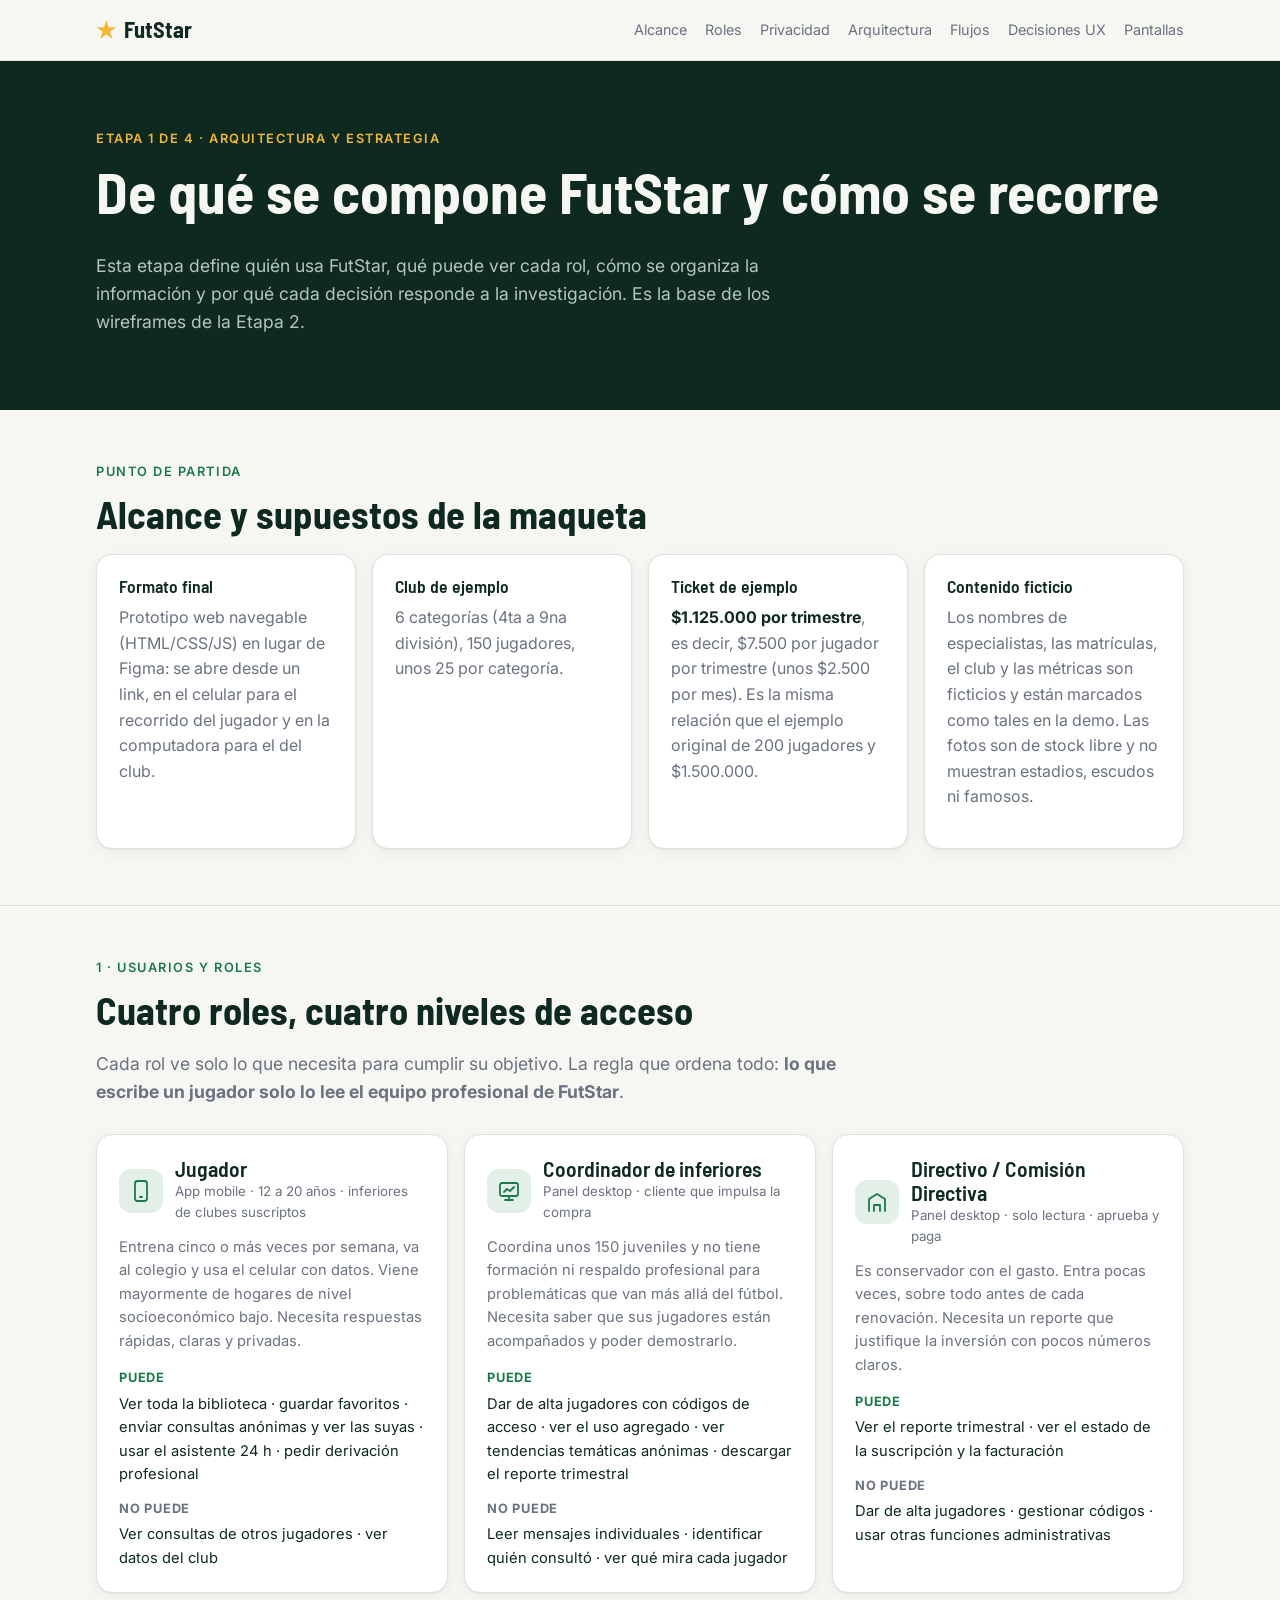
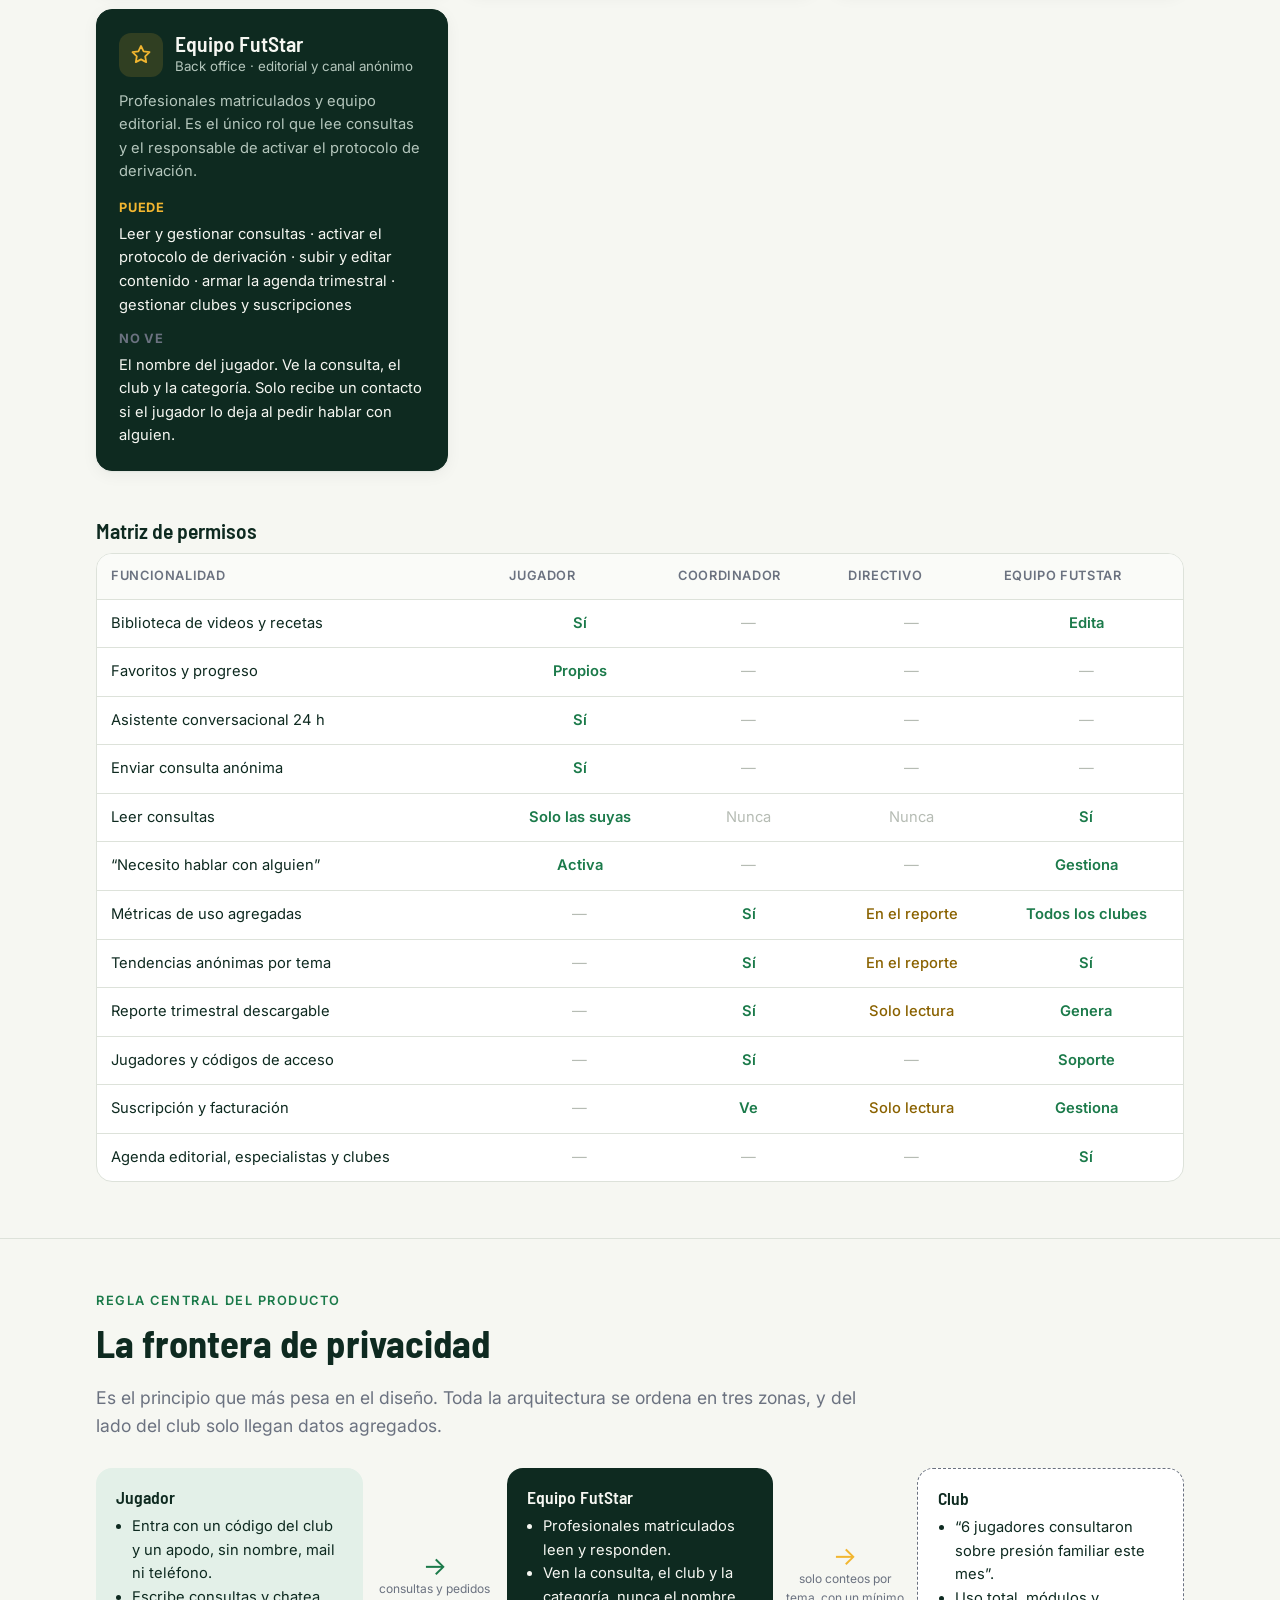
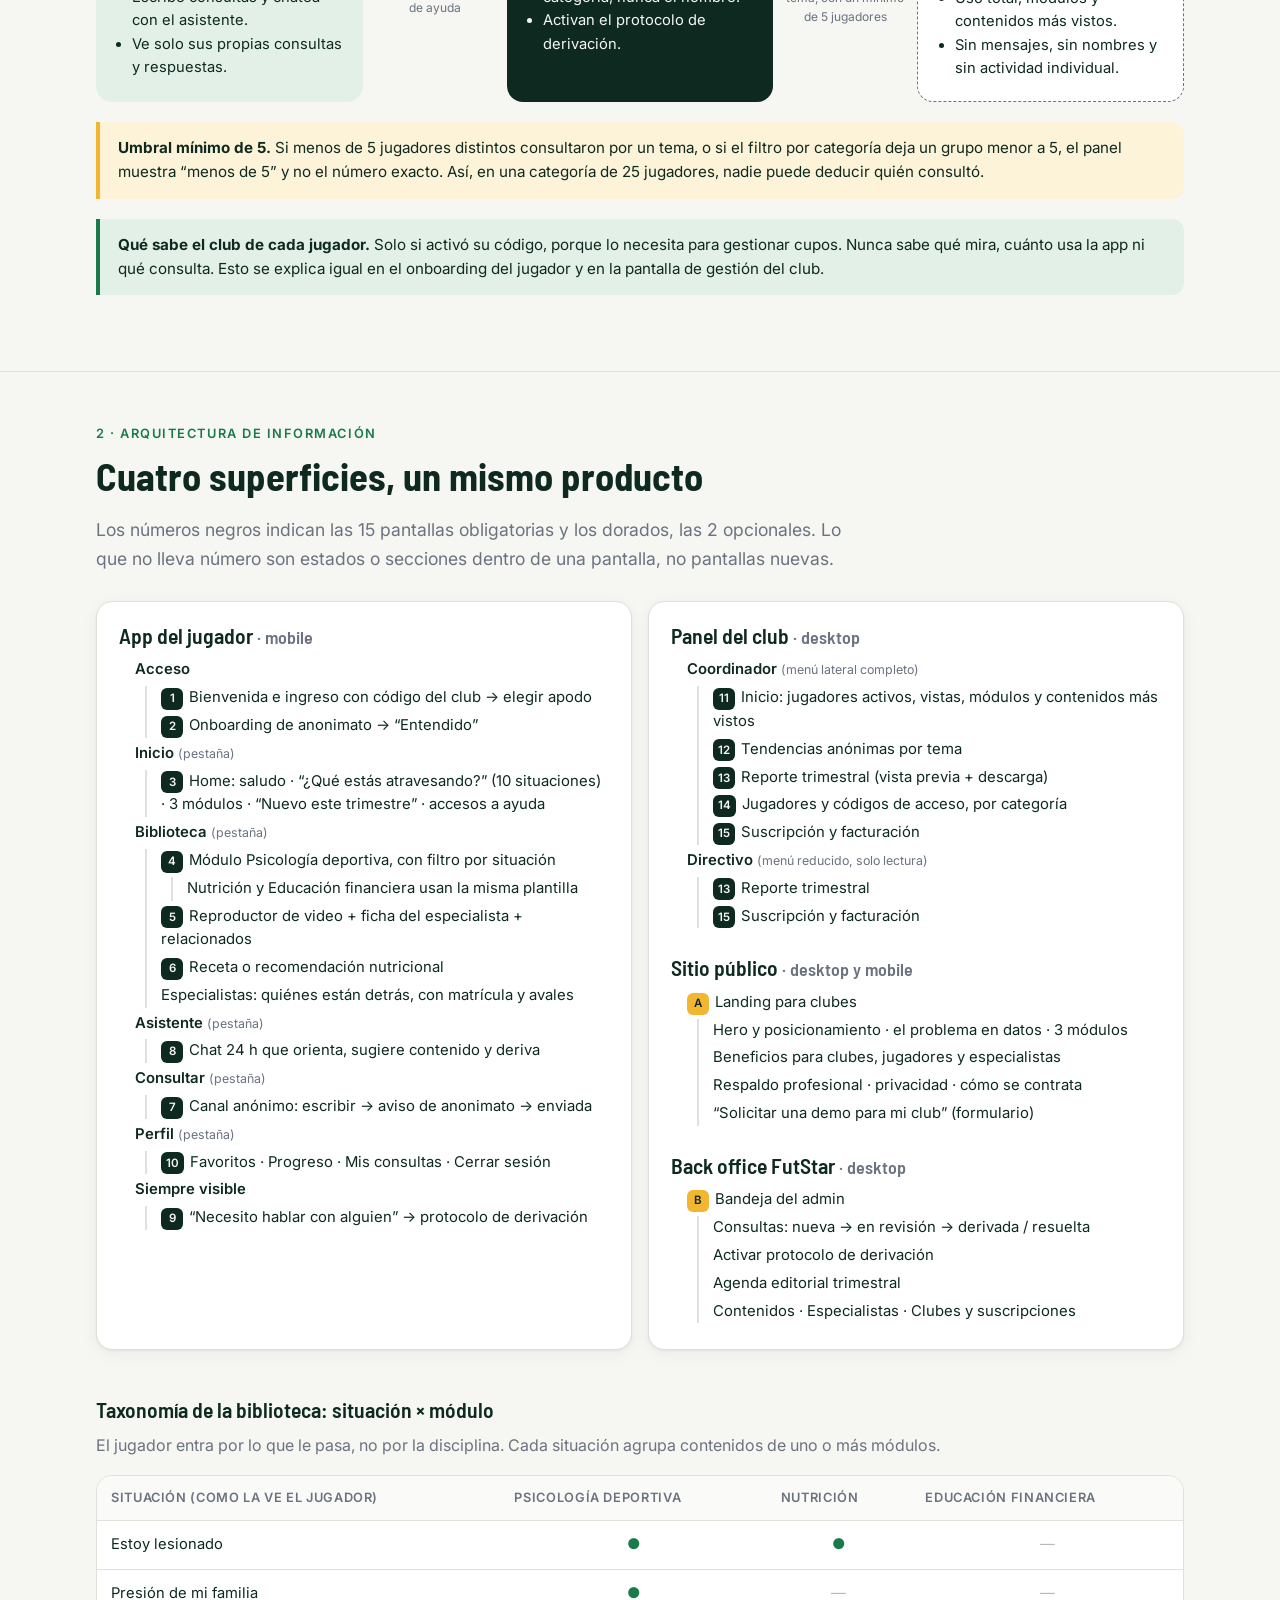
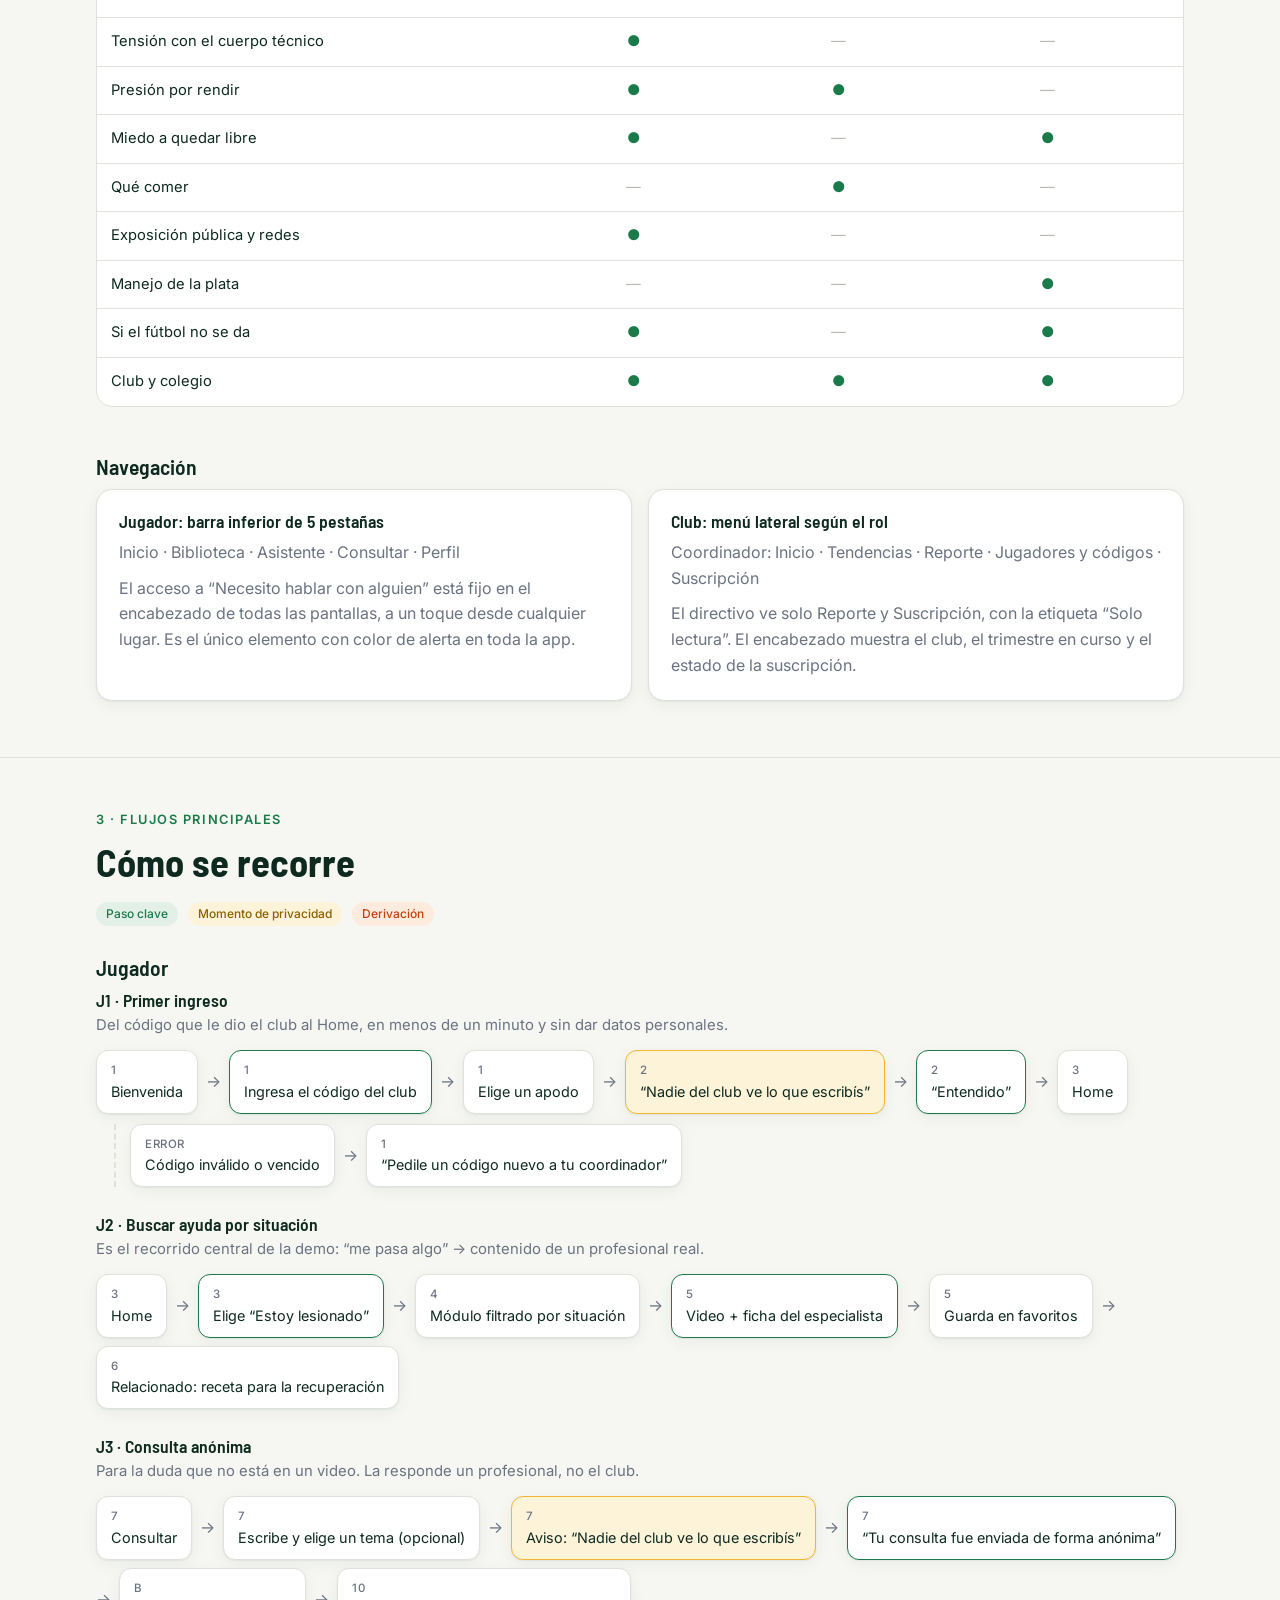
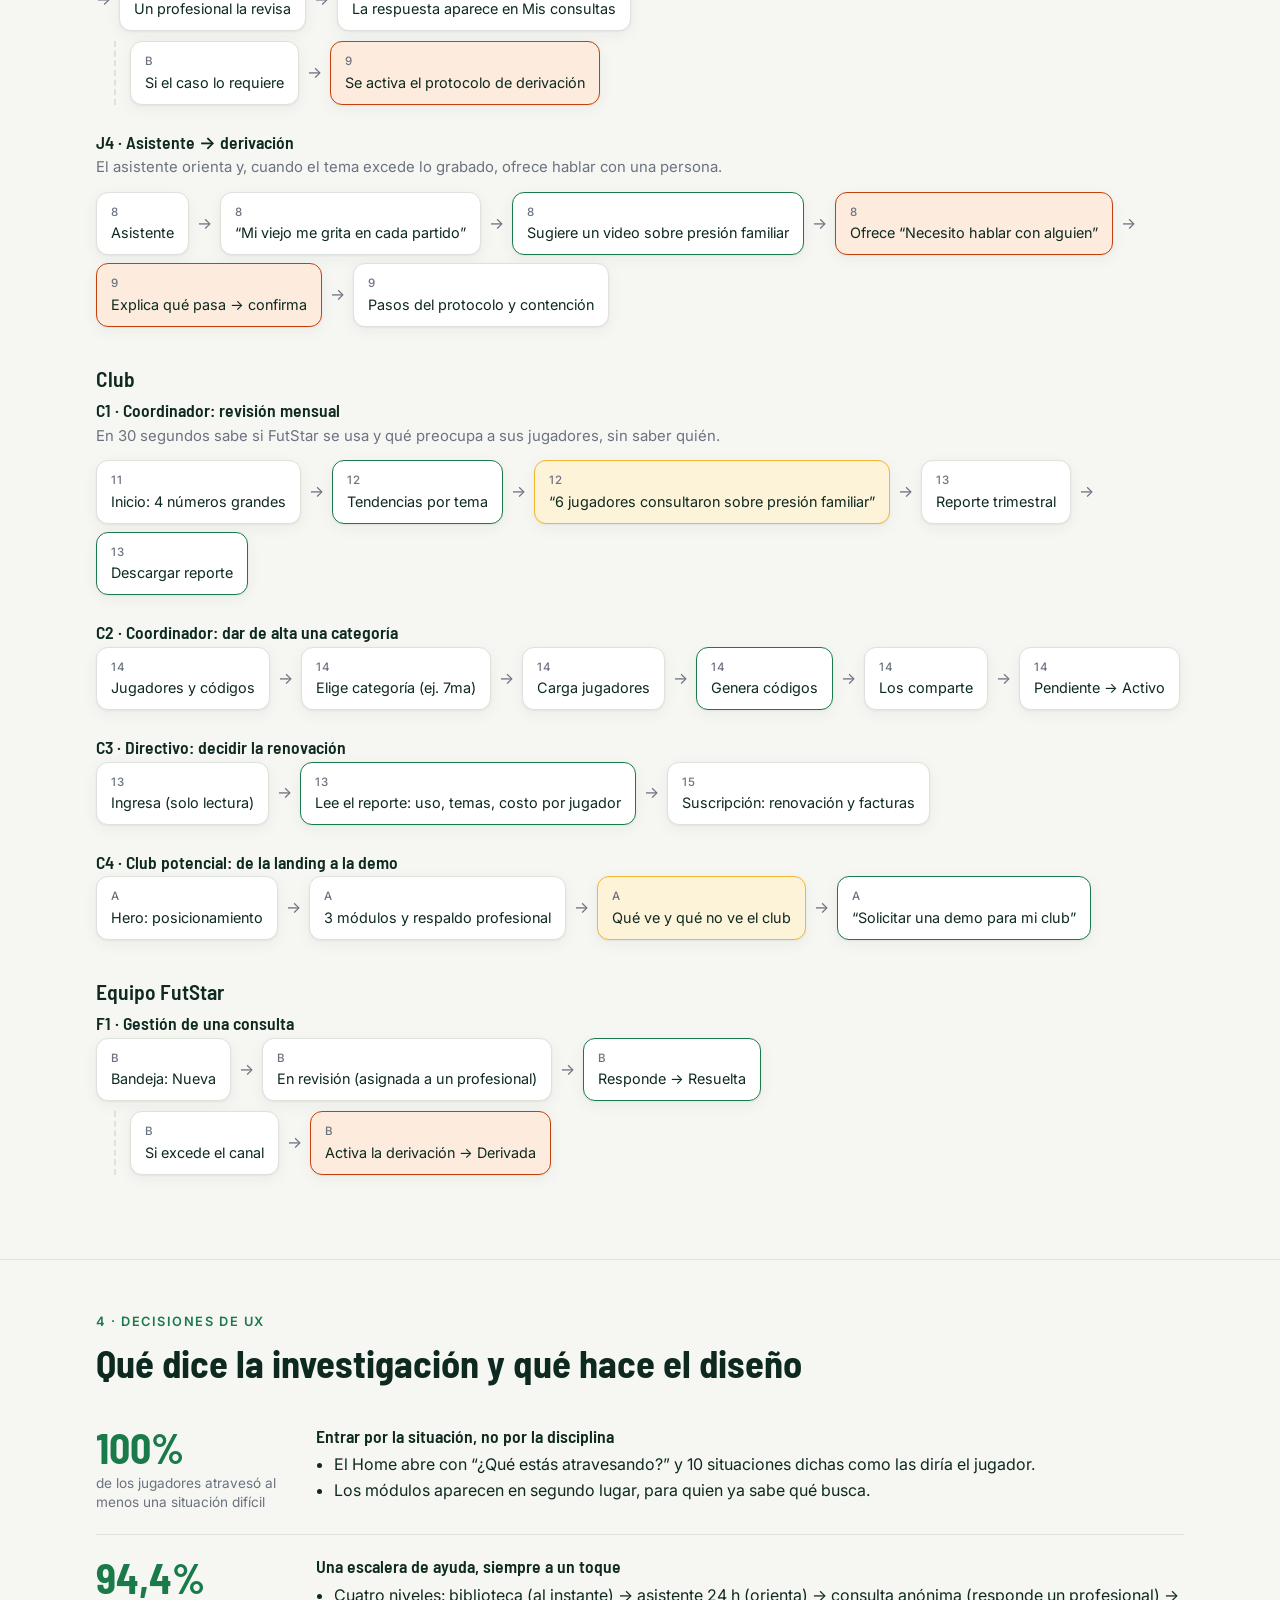
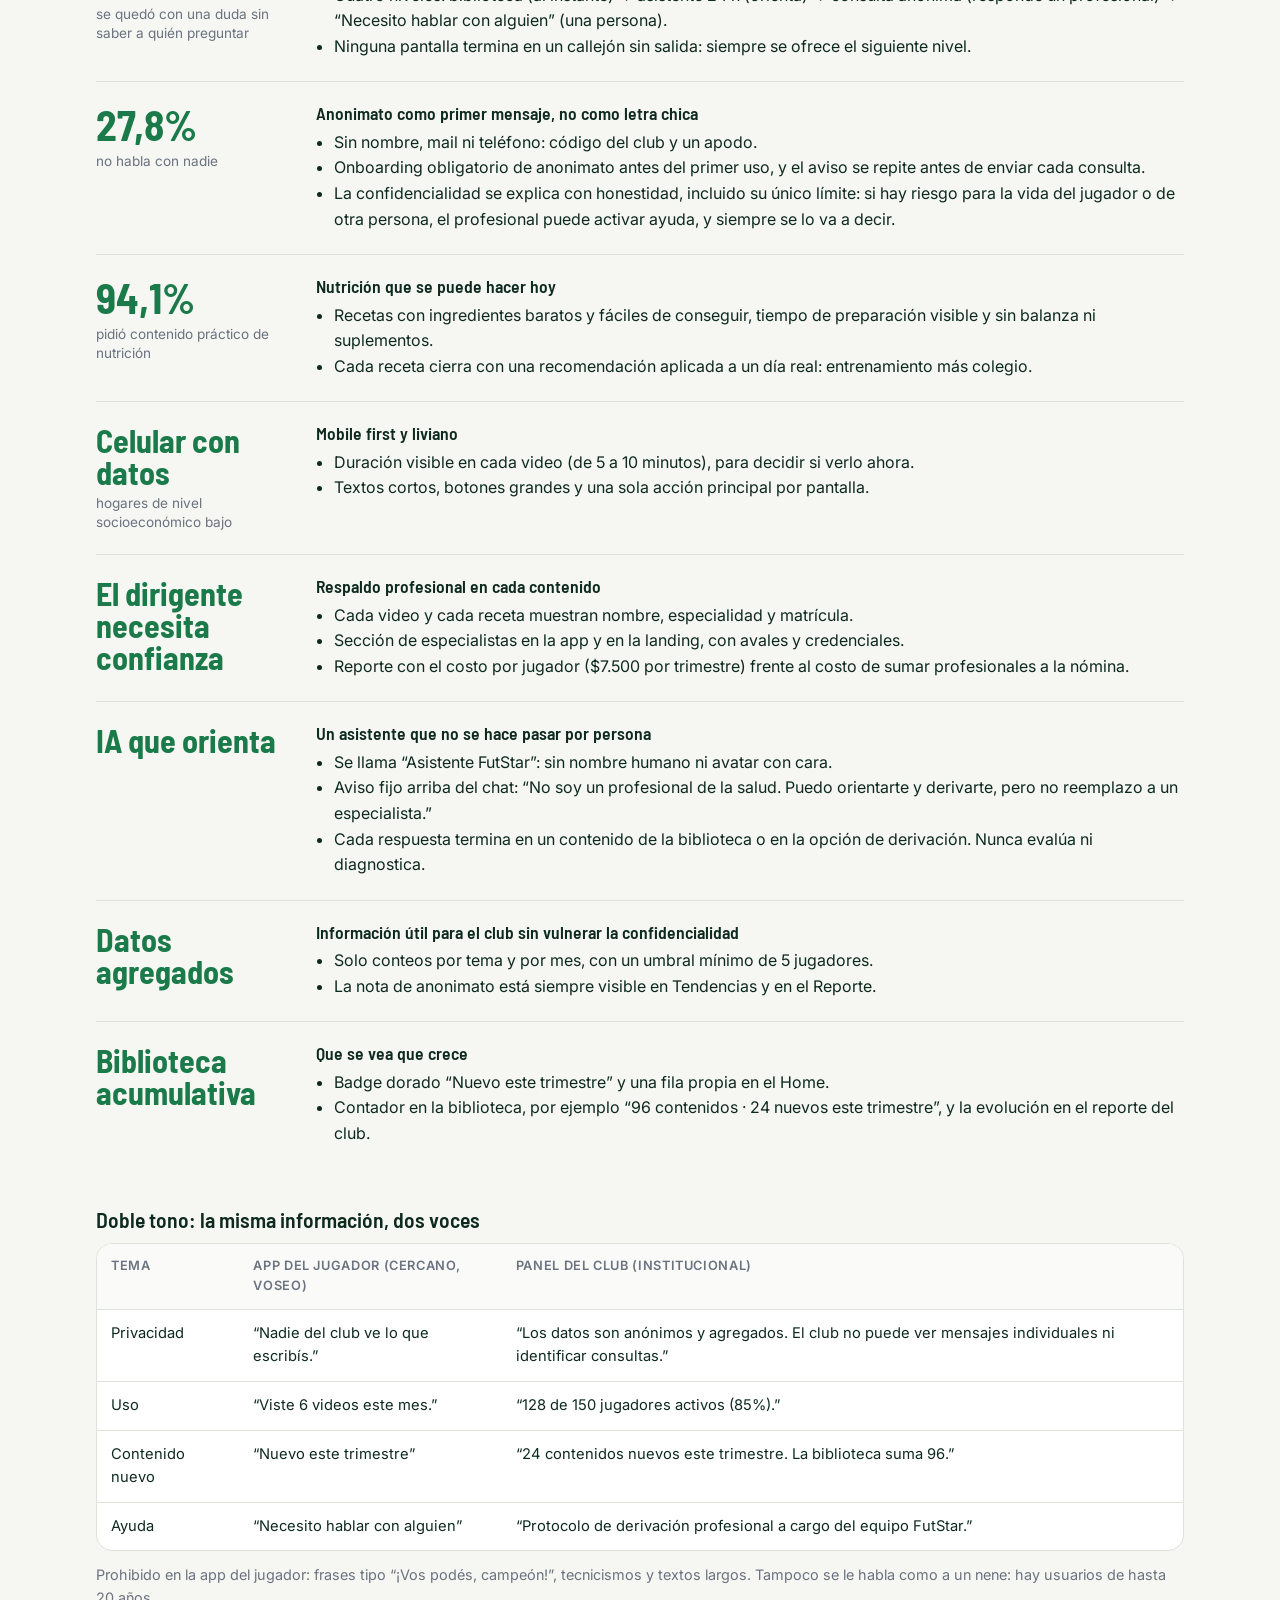
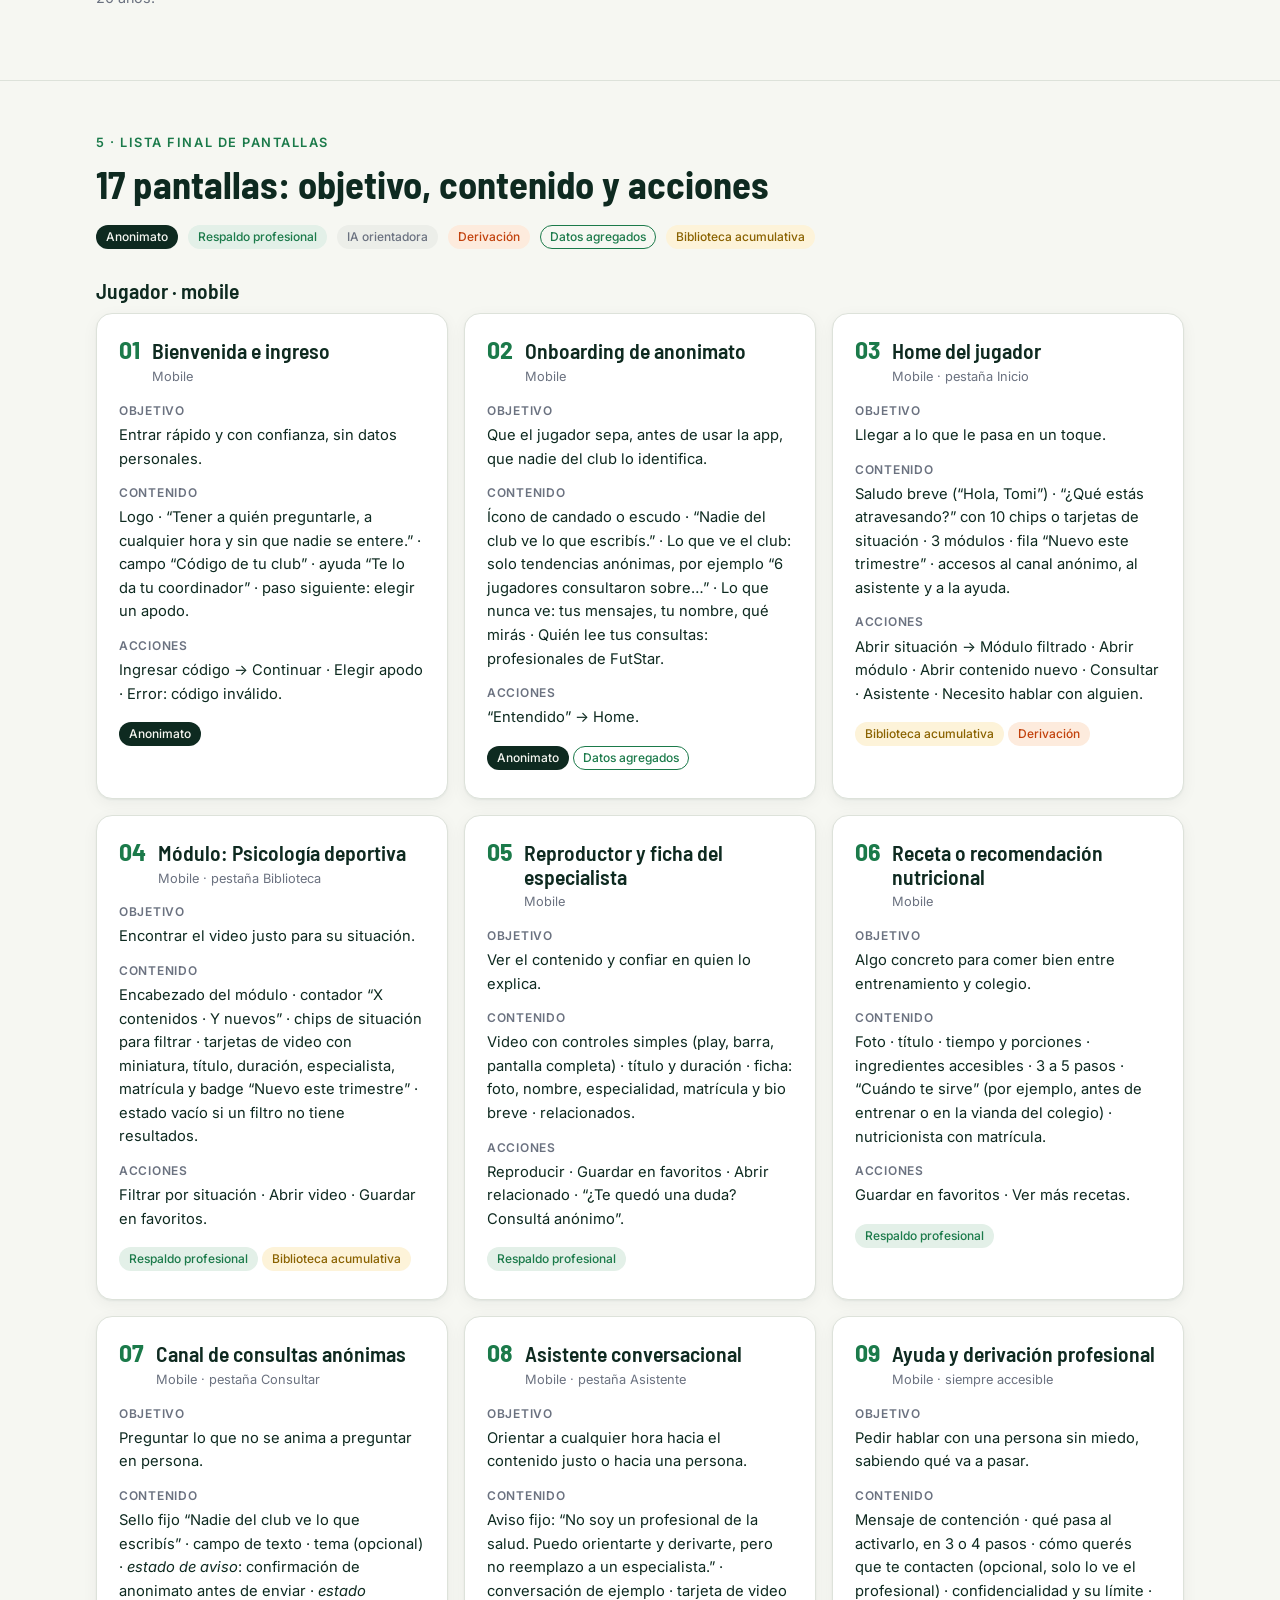
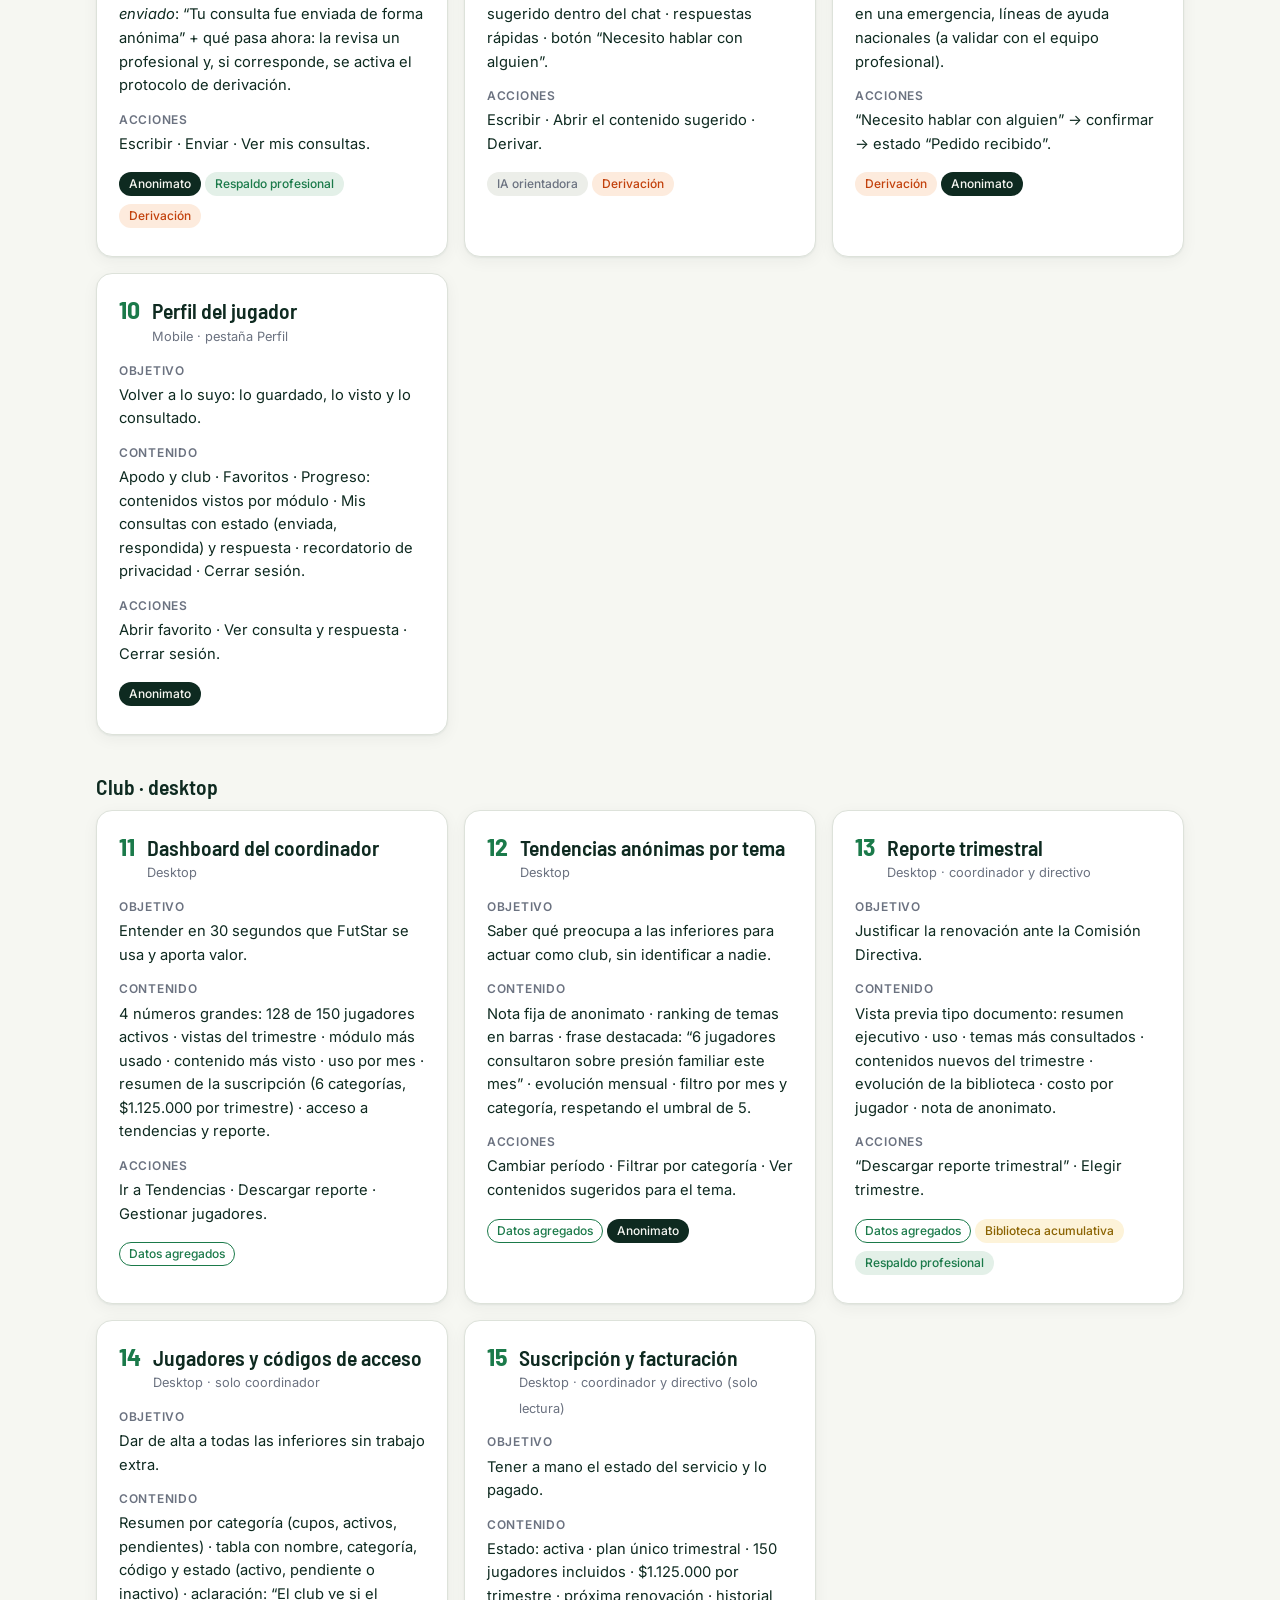
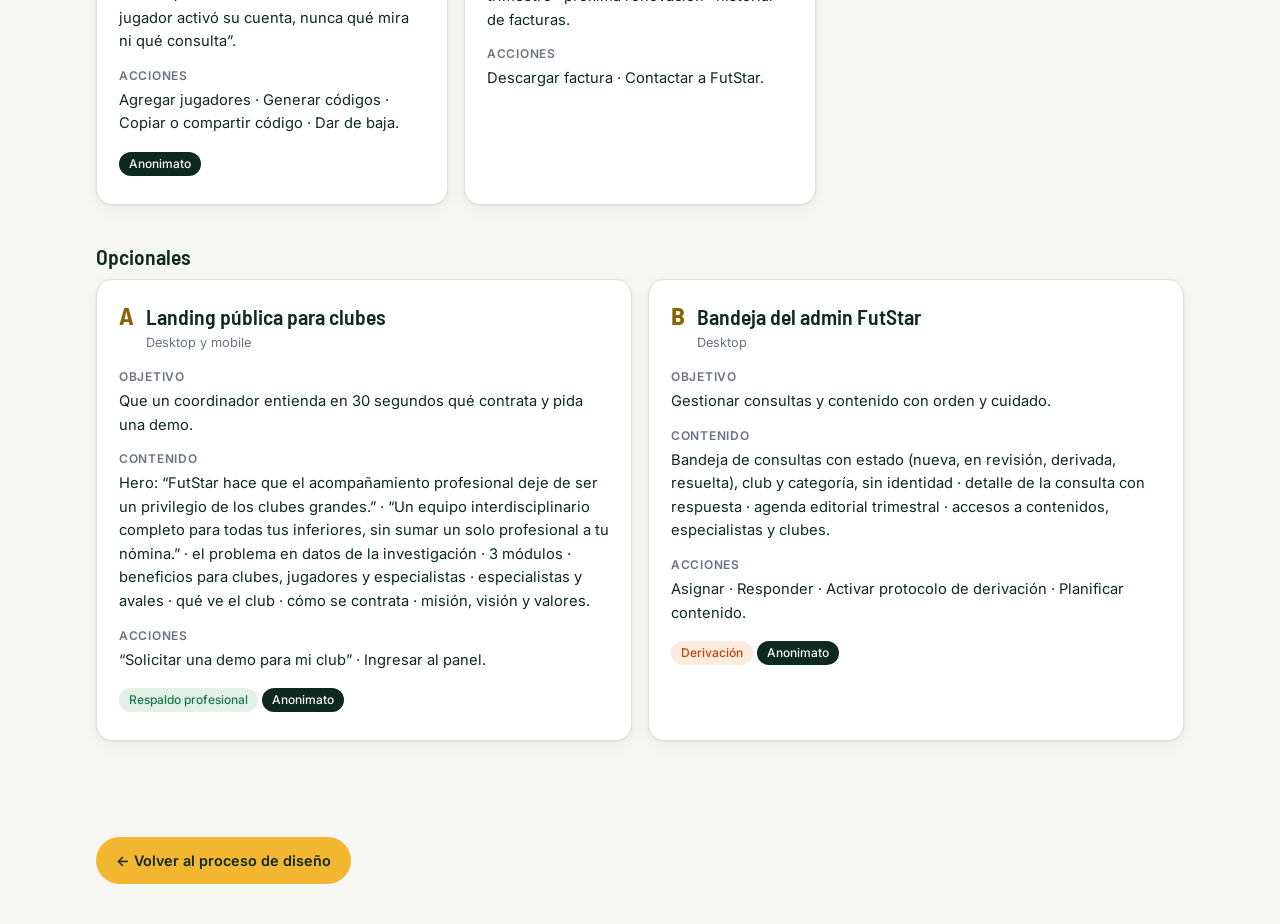
==== commit 2cea85a2: "Convertir la maqueta en el sitio web de FutStar La portada pasa a ser la página pública para clubes " ====
--- a/docs/etapa-1-arquitectura.html
+++ b/docs/etapa-1-arquitectura.html
@@ -14,7 +14,7 @@
 
 <header class="top">
   <div class="wrap">
-    <a class="logo" href="../index.html"><span class="star">★</span> FutStar</a>
+    <a class="logo" href="index.html"><span class="star">★</span> FutStar</a>
     <nav aria-label="Secciones">
       <a href="#alcance">Alcance</a>
       <a href="#roles">Roles</a>
@@ -741,8 +741,7 @@
 
 <footer class="doc">
   <div class="wrap">
-    <p><strong style="color:var(--noche)">Próximo paso:</strong> Etapa 2, wireframes de baja fidelidad de las 15 pantallas obligatorias, cuando apruebes esta etapa.</p>
-    <a class="next" href="../index.html">← Volver al índice del proyecto</a>
+    <a class="next" href="index.html">← Volver al proceso de diseño</a>
   </div>
 </footer>
 
--- a/docs/docs.css
+++ b/docs/docs.css
@@ -13,6 +13,34 @@
   --ayuda-claro: #FDEBDD;
   --radio: 16px;
   --sombra: 0 1px 2px rgba(14, 42, 32, .06), 0 4px 16px rgba(14, 42, 32, .05);
+  /* superficies oscuras fijas (hero, tarjeta FutStar) y textos derivados */
+  --ink: #0E2A20;
+  --ink-text: #F6F7F2;
+  --ink-muted: #B4C6BC;
+  --on-gold: #0E2A20;
+  --oro-texto: #8A6200;
+  --chip: #ECEEE9;
+  --th: #FAFBF8;
+  --apagado: #B6BCB4;
+  --top-bg: rgba(246, 247, 242, .92);
+}
+@media (prefers-color-scheme: dark) {
+  :root:not([data-theme="light"]) {
+    --verde: #4CC388; --verde-claro: #13301F; --noche: #E8EEE9; --dorado-claro: #3A2F12;
+    --hueso: #0B1A14; --gris: #9AA7A0; --linea: #24382F; --blanco: #11231B;
+    --ayuda: #FB8A54; --ayuda-claro: #3B1E12; --sombra: none;
+    --ink: #1F4D38; --ink-muted: #A9C2B5; --oro-texto: #F2C860; --chip: #1C2E26;
+    --th: #142820; --apagado: #4A5B53; --top-bg: rgba(11, 26, 20, .92);
+    color-scheme: dark;
+  }
+}
+:root[data-theme="dark"] {
+  --verde: #4CC388; --verde-claro: #13301F; --noche: #E8EEE9; --dorado-claro: #3A2F12;
+  --hueso: #0B1A14; --gris: #9AA7A0; --linea: #24382F; --blanco: #11231B;
+  --ayuda: #FB8A54; --ayuda-claro: #3B1E12; --sombra: none;
+  --ink: #1F4D38; --ink-muted: #A9C2B5; --oro-texto: #F2C860; --chip: #1C2E26;
+  --th: #142820; --apagado: #4A5B53; --top-bg: rgba(11, 26, 20, .92);
+  color-scheme: dark;
 }
 
 * { box-sizing: border-box; }
@@ -39,8 +67,8 @@
 
 /* Encabezado */
 .top {
-  position: sticky; top: 0; z-index: 10;
-  background: rgba(246, 247, 242, .92);
+  position: sticky; top: env(safe-area-inset-top, 0px); z-index: 10;
+  background: var(--top-bg);
   backdrop-filter: blur(8px);
   border-bottom: 1px solid var(--linea);
 }
@@ -59,9 +87,9 @@
 section:last-of-type { border-bottom: 0; }
 
 /* Portada */
-.hero { background: var(--noche); color: var(--hueso); padding: 72px 0 56px; border: 0; }
+.hero { background: var(--ink); color: var(--ink-text); padding: 72px 0 56px; border: 0; }
 .hero .eyebrow { color: var(--dorado); }
-.hero p { color: #C9D6CF; max-width: 720px; font-size: 1.1rem; }
+.hero p { color: var(--ink-muted); max-width: 720px; font-size: 1.1rem; }
 .eyebrow {
   font: 600 .8rem/1 "Inter", sans-serif; letter-spacing: .12em; text-transform: uppercase;
   color: var(--verde); margin-bottom: 14px; display: block;
@@ -80,17 +108,17 @@
 .card h3 { margin-top: 0; }
 .card ul { margin: 0; padding-left: 1.1em; }
 .card li { margin-bottom: .3em; }
-.card.dark { background: var(--noche); color: var(--hueso); border-color: var(--noche); }
-.card.dark .muted { color: #A8BBB1; }
+.card.dark { background: var(--ink); color: var(--ink-text); border-color: var(--ink); }
+.card.dark .muted { color: var(--ink-muted); }
 
 .tag {
   display: inline-block; font: 500 .75rem/1 "Inter", sans-serif; padding: 6px 10px;
   border-radius: 999px; background: var(--verde-claro); color: var(--verde); margin: 0 4px 6px 0;
 }
-.tag.oro { background: var(--dorado-claro); color: #8A6200; }
-.tag.noche { background: var(--noche); color: var(--hueso); }
+.tag.oro { background: var(--dorado-claro); color: var(--oro-texto); }
+.tag.noche { background: var(--ink); color: var(--ink-text); }
 .tag.ayuda { background: var(--ayuda-claro); color: var(--ayuda); }
-.tag.gris { background: #ECEEE9; color: var(--gris); }
+.tag.gris { background: var(--chip); color: var(--gris); }
 
 .role-head { display: flex; align-items: center; gap: 12px; margin-bottom: 12px; }
 .role-icon {
@@ -109,12 +137,12 @@
 .table-scroll { overflow-x: auto; border: 1px solid var(--linea); border-radius: var(--radio); background: var(--blanco); }
 table { border-collapse: collapse; width: 100%; font-size: .92rem; min-width: 640px; }
 th, td { padding: 12px 14px; text-align: left; border-bottom: 1px solid var(--linea); vertical-align: top; }
-th { font-weight: 600; background: #FAFBF8; font-size: .8rem; text-transform: uppercase; letter-spacing: .05em; color: var(--gris); }
+th { font-weight: 600; background: var(--th); font-size: .8rem; text-transform: uppercase; letter-spacing: .05em; color: var(--gris); }
 tr:last-child td { border-bottom: 0; }
 td.c { text-align: center; }
 .si { color: var(--verde); font-weight: 600; }
-.no { color: #B6BCB4; }
-.ro { color: #8A6200; font-weight: 500; }
+.no { color: var(--apagado); }
+.ro { color: var(--oro-texto); font-weight: 500; }
 
 /* Frontera de privacidad */
 .privacy { display: grid; grid-template-columns: 1fr auto 1fr auto 1fr; gap: 12px; align-items: stretch; }
@@ -122,7 +150,7 @@
 .privacy .zone h4 { margin-bottom: 8px; }
 .privacy .zone ul { margin: 0; padding-left: 1.1em; font-size: .92rem; }
 .z-jugador { background: var(--verde-claro); }
-.z-futstar { background: var(--noche); color: var(--hueso); }
+.z-futstar { background: var(--ink); color: var(--ink-text); }
 .z-club { background: var(--blanco); border: 1px dashed var(--gris); }
 .privacy .arrow {
   display: grid; place-items: center; text-align: center; font-size: .75rem; color: var(--gris);
@@ -143,9 +171,9 @@
 .tree .n { font-weight: 600; }
 .tree .num {
   display: inline-grid; place-items: center; min-width: 22px; height: 22px; padding: 0 5px; border-radius: 6px;
-  background: var(--noche); color: var(--hueso); font: 600 .72rem/1 "Inter", sans-serif; margin-right: 6px;
-}
-.tree .num.opt { background: var(--dorado); color: var(--noche); }
+  background: var(--ink); color: var(--ink-text); font: 600 .72rem/1 "Inter", sans-serif; margin-right: 6px;
+}
+.tree .num.opt { background: var(--dorado); color: var(--on-gold); }
 
 /* Flujos */
 .flow { margin-bottom: 28px; }
@@ -178,7 +206,7 @@
 .screen { background: var(--blanco); border: 1px solid var(--linea); border-radius: var(--radio); padding: 22px; box-shadow: var(--sombra); }
 .screen header { display: flex; gap: 12px; align-items: baseline; margin-bottom: 10px; }
 .screen .id { font: 700 1.6rem/1 "Barlow Semi Condensed", sans-serif; color: var(--verde); }
-.screen .id.opt { color: #B88500; }
+.screen .id.opt { color: var(--oro-texto); }
 .screen h3 { margin: 0; }
 .screen .platform { font-size: .8rem; color: var(--gris); }
 .screen dl { margin: 0; font-size: .92rem; }
@@ -196,7 +224,7 @@
 
 footer.doc { padding: 40px 0; color: var(--gris); font-size: .9rem; }
 .next {
-  display: inline-flex; align-items: center; gap: 8px; background: var(--dorado); color: var(--noche);
+  display: inline-flex; align-items: center; gap: 8px; background: var(--dorado); color: var(--on-gold);
   padding: 12px 20px; border-radius: 999px; text-decoration: none; font-weight: 600;
 }
 .tag.borde { background: transparent; border: 1px solid var(--verde); color: var(--verde); padding: 5px 9px; }
